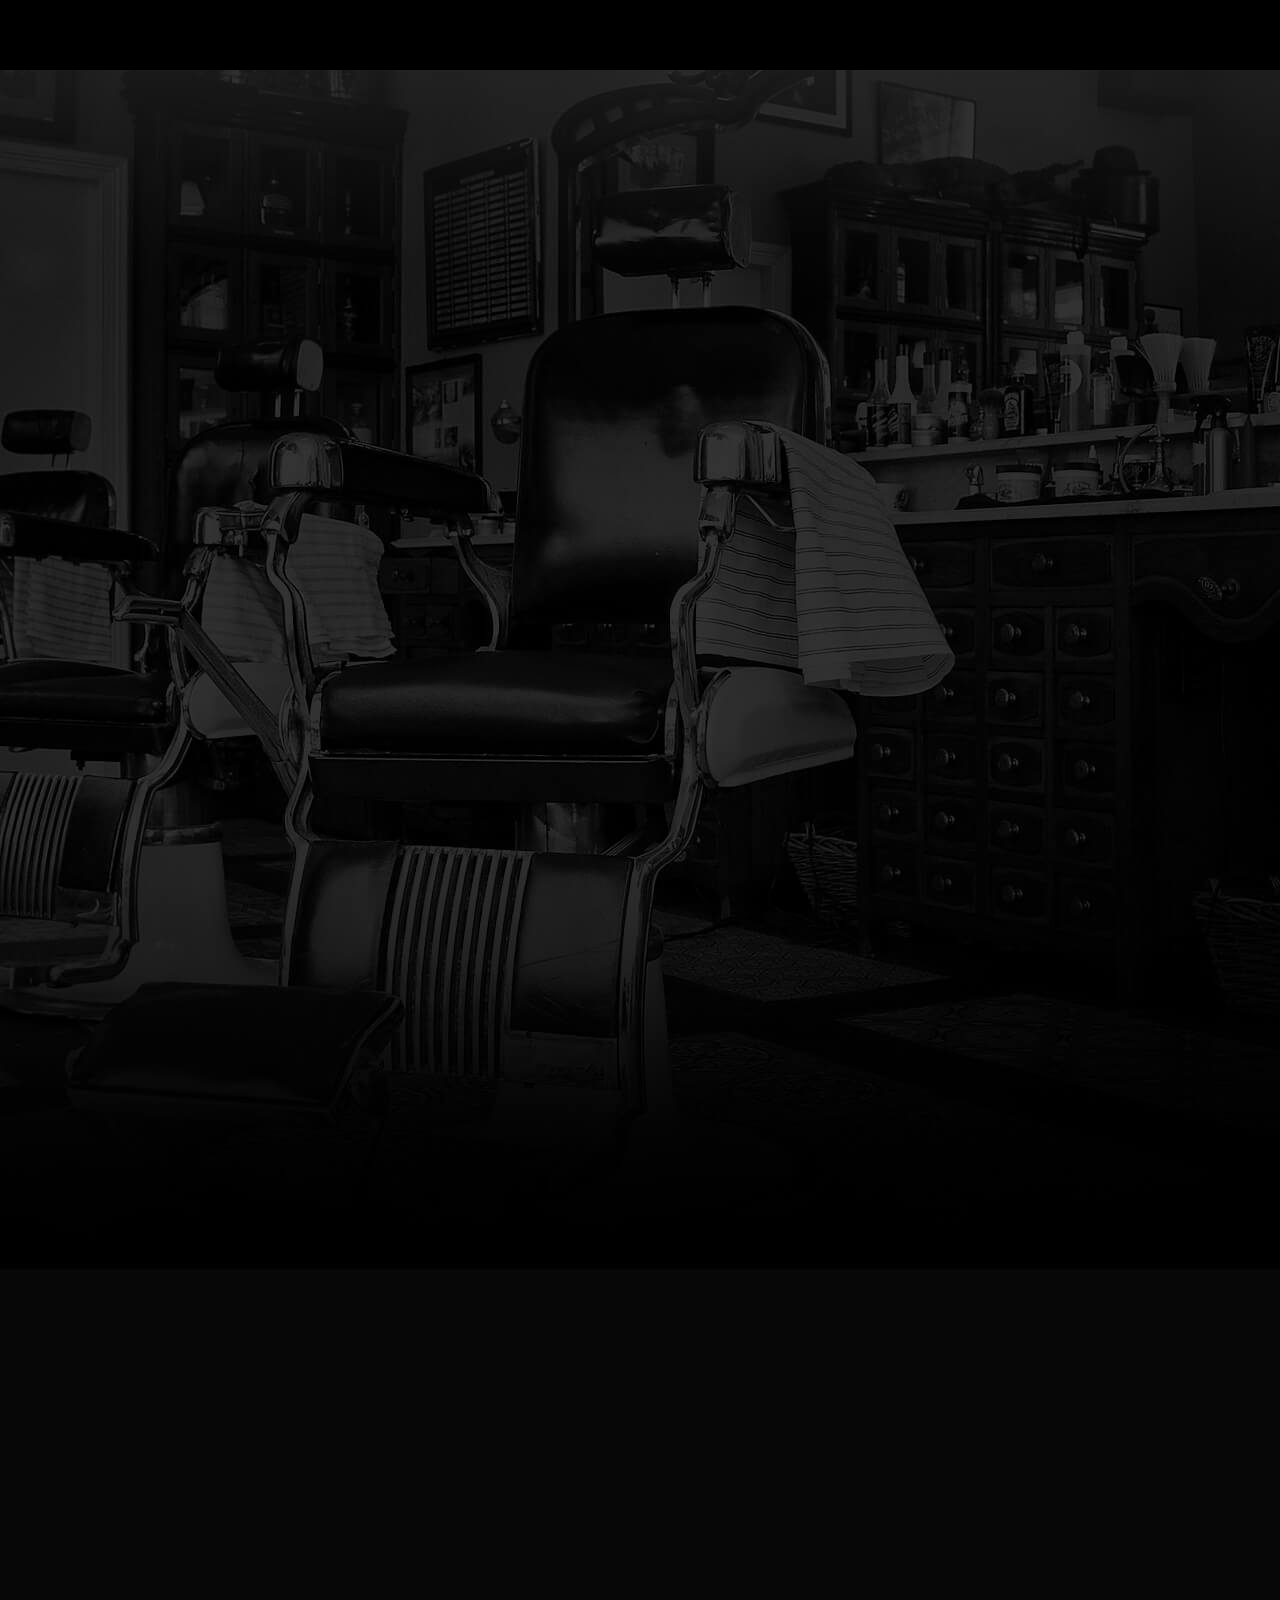
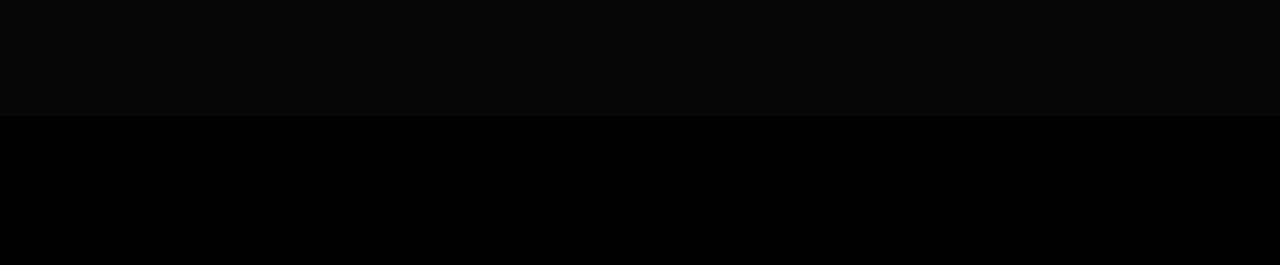
==== index.html @ d11ef286 "сетка" ====
<!DOCTYPE html>
<html lang="ru">
  <head>
    <meta charset="utf-8">
    <title>Барбершоп «Бородинский»</title>
    <link href="https://fonts.googleapis.com/css?family=PT+Sans+Narrow:400,700&amp;subset=latin,cyrillic" rel="stylesheet">
    <link href="css/normalize.css" rel="stylesheet">
    <link href="css/style.css" rel="stylesheet">
    
  </head>
  <body>
    <header class="main-header">
      <nav class="main-navigation">
        <a class="main-header-logo"></a>
        <div class="main-navigation-wrapper">
          <div class="container">
            <ul class="site-navigation"></ul>
            <ul class="user-navigation"></ul> 
          </div>
        </div> 
      </nav>
    </header>

    <main class="container">

      <section class="features">
        <ul class="features-list">
          <li class="features-item"></li>
          <li class="features-item"></li>
          <li class="features-item"></li>
        </ul>
      </section>

    <div class="index-columns">
      <section class="news"></section>
      <section class="gallery"></section>
    </div>

    <div class="index-columns">
      <section class="contacts"></section>
      <section class="appointment"></section> 
    </div>       
    </main> 

    <footer class="main-footer">
      <div class="container">
        <p class="footer-contacts"></p>
        <div class="footer-social"></div>
        <p class="footer-copyright"></p>
      </div>
    </footer>   


  </body>
</html>
---- css/style.css ----
body {
margin: 0;
padding: 0;

font-family: "PT Sans Narrow", Arial, sans-serif;
font-size: 14px;
line-height: 24px;
font-weight: 700;
color: #ffffff;
text-transform: uppercase;
background-color: #000000;
background-image: url("../img/bg.jpg");
background-position: top center;
background-repeat: no-repeat;

}

.inner-page {
  color: #000000;
  
  background-color: #f9f6f3;
  background-image: url("../img/news.jpg");
  background-position: 0 0;
  background-repeat: repeat;
}

a {
  text-decoration: none;
}

.button {
  font: inherit;
  text-align: center;
  color: #ffffff;
  vertical-align: middle;
  text-transform: uppercase;

  background-color: #000000;
  border: none;
}

.button:hover,
.button:focus,
.button:active  {
  background-color: #663d15;
}

.main-navigation  {
  font-size: 16px;
  line-height: 20px;
  color: #ffffff;

  background-color: #000000;
}

.site-navigation,
.user-navigation  {
  list-style: none;
}

.site-navigation a,
.user-navigation a  {
  color: #ffffff;
}

.site-navigation a:hover,
.site-navigation a:focus,
.user-navigation a:hover,
.user-navigation a:focus  {
  background-color: #242424;
}

.features-list  {
  list-style: none;
}

.features-item {
  text-align: center;
}

.features-item h3 {
  font-size: 30px;
  line-height: 42px;
}


.index-columns  {
  color: #000000;

  background-color: #f8f5f2;
  background-image: url("../img/news.jpg");
  background-position: 0 0;
  background-repeat: repeat;  
}

.index-columns h2 {
  font-size: 30px;
  line-height: 42px;
}

.news-list  {
  list-style: none;
}

.news-item time {
  text-transform: none;
}

.gallery-content {
  background-color: #cccccc;
  border: 7px solid #ffffff;
  /* height: 164px; */
}

.appointment-item input {
  font: inherit;

  background-color: transparent;
  border: 2px solid #000000;
}

.appointment-item input:focus {
  border-color: #663d15;
  outline: none;
}

.page-title {
  font-size: 30px;
  line-height: 42px;
}

.breadcrumbs  {
  list-style: none;
}

.breadcrumbs a  {
  color: #000000;
}

.breadcrumbs-current  {
  color: #aba9a7;
}

.filter fieldset  {
  border: none;
}

.filte legend {
  font-size: 24px;
  line-height: 30px;
}

.filter ul  {
  list-style: none;
  line-height: 18px;
}

.filter-input:hover + label,
.filter-input:focus +label {
  color: #663d15;
}

.filter-input:disabled + label {
  color: #000000;

  opacity: 0.5;
}

.catalog-list {
  list-style: none;
}

.catalog-item {
  background-color: #f8f8f8;
  
}

.catalog-item:hover {
  box-shadow: 0 0 10px rgba(0, 0, 0, 0.2);
}

.catalog-item a {
  color: #000000;
}

.catalog-item h3 {
  font-size: 14px;
  line-height: 18px;
}

.catalog-category {
  text-transform: none;
}

.catalog-item-price b {
  font-size: 14px;
  line-height: 20px;
  text-align: center;

  background-color: #e5e5e5;
}

.catalog-item-price .button {
  line-height: 20px;
  color: #ffffff;
}

.pagination-list  {
  list-style: none;
}

.pagination-item a {
  color: #ffffff;

  background-color: #000000;
}

.pagination-item a:hover,
.pagination-item a:focus,
.pagination-item a:active {
  background-color: #663d15
}

.pagination-item-current a {
  color: #000000;
  background-color: #ffffff;
}

.pagination-item-current a:hover,
.pagination-item-current a:focus,
.pagination-item-current a:active {
  color: #000000;
  background-color: #ffffff;
}

.breadcrumbs a:hover,
.breadcrumbs a:focus  {
  text-decoration: underline;
}

.product-photo-preview  {
  list-style: none;
}

.product-photo-preview li {
  box-shadow: 0 0 10px 2px rgba(0, 0, 0, 0.1);
}

.product-photo-full {
  box-shadow: 0 0 10px 2px rgba(0, 0, 0, 0.1);
}

.product-article {
  text-align: right;
  color: #aeaeae;
}

.product-prive b  {
  line-height: 20px;
  text-align: center;

  background-color: #e5e5e5;
}

.product-info h3 {
  font-size: 24px;
  line-height: 30px;
}

.product-info ul {
  list-style: none;
}

.main-footer {
  color: #ffffff;

  background-color: #212121;
  background-image: url("../img/background-footer.jpg");
  background-position: 0 0;
  background-repeat: repeat;
}

.footer-contacts a  {
  color: #ffffff;
  text-decoration: underline;
}

.footer-contacts a:hover,
.footer-contacts a:focus  {
  text-decoration: none;
}

.footer-social  {
  text-align: center;
}

.footer-social ul {
  list-style: none;
}

.social-button {
  color: #ffffff
}


.footer-copyright {
  text-align: center;
}

.footer-copyright .button:hover,
.footer-copyright .button:focus {
  color: #000000;

  background-color: #ffffff; 
}

.modal {
  color: #000000;

  background-color: #f8f3f0;
  background-image: url("../img/news.jpg");
  background-position: 0 0;
  background-repeat: repeat; 
}

.modal h2 {
  font-size: 30px;
  line-height: 42px;
}

.login-form input[type="text"],
.login-form input[type="password"] {
  font: inherit;
  color: #000000;
  text-transform: uppercase;

 background-color: #f9f6f3;
 border: 2px solid #000000;
}

.login-form input:focus {
  border-color: #663d15;
}

.login-checkbox:hover,
.login-checkbox:focus {
  color: #663d15
}

.restore {
  color: #000000;
  text-decoration: underline;
}

.restore:hover,
.restore:focus {
  text-decoration: none; 
}



/* ----- Сеточные стили ----- */

/*html,
body  {
  min-width: 1122px;
  min-height: 1750px;
}

body  {
   Верменно для сетки 
  background-image: url("../img/barbershop-index.jpg");
  background-size: 1372px auto;
  background-repeat: no-repeat;
}

*/

.container  {
  width: 940px;
  margin: 0 auto;
  padding: 0 10px;
}

.main-header  {
  margin-bottom: 75px;

  /* Временно для сетки */
  min-height: 285px;
}

.main-navigation  {
  display: flex;
  flex-direction: column;
  align-items: center;

  /* Временно для сетки */
  min-height: 285px;
  background-color: transparent;
}

.main-header-logo {
  order: 2;
  width: 368px;
  height: 153px;

  /* Временно для сетки */
  /* display: block; */
}

.main-navigation-wrapper  {
  width: 100%;
  margin-bottom: 60px;

  background-color: #000000;

  /* Временно для сетки */
  min-height: 70px;
}

.main-navigation-wrapper .container {
  display: flex;
  justify-content: space-between; 
}

.site-navigation  {
  width: 620px;
  margin: 0;
  padding: 0;

  list-style: none;

  /* Временно для сетки */
  min-height: 70px;
}

.user-navigation  {
  width: 140px;
  margin: 0;
  padding: 0;

  list-style: none;

  /* Временно для сетки */
  min-height: 70px;
}

.features {
  margin-bottom: 80px;
}

.features-list {
  display: flex;
  justify-content: space-between;
  margin: 0;
  padding: 0;

  list-style: none;

  /* Временно для сетки */
  min-height: 170px;
}


.features-item {
  width: 300px;
  /* Временно для сетки */
  min-height: 170px;
}

.index-columns  {
  display: flex;
  justify-content: space-between;
  padding: 50px 80px;
  margin-bottom: 35px;    

  /* Временно для сетки */
  background-image: none;
  background-color: transparent;
}

.news {
  width: 380px;
  /* Временно для сетки */
  min-height: 315px;
}

.gallery {
  width: 300px;
  /* Временно для сетки */
  min-height: 315px;
}

.contacts {
  width: 380px;
  /* Временно для сетки */
  min-height: 295px;
}

.appointment {
  width: 300px;
  /* Временно для сетки */
  min-height: 340px;
}

.main-footer  {
  padding: 60px 0;
  margin-top: 65px;

  /* Временно для сетки */
  background: none;
  min-height: 180px;

}

.main-footer .container {
  display: flex;
}

.footer-contacts  {
  width: 320px;
  margin: 0;
  margin-right: 80px;
  
  /* Временно для сетки */
  min-height: 100px;
}

.footer-social  {
  width: 145px;
  /* Временно для сетки */
  min-height: 100px;
}

.footer-copyright {
  width: 150px;
  margin: 0;
  margin-left: auto;

  /* Временно для сетки */
  min-height: 100px;
}
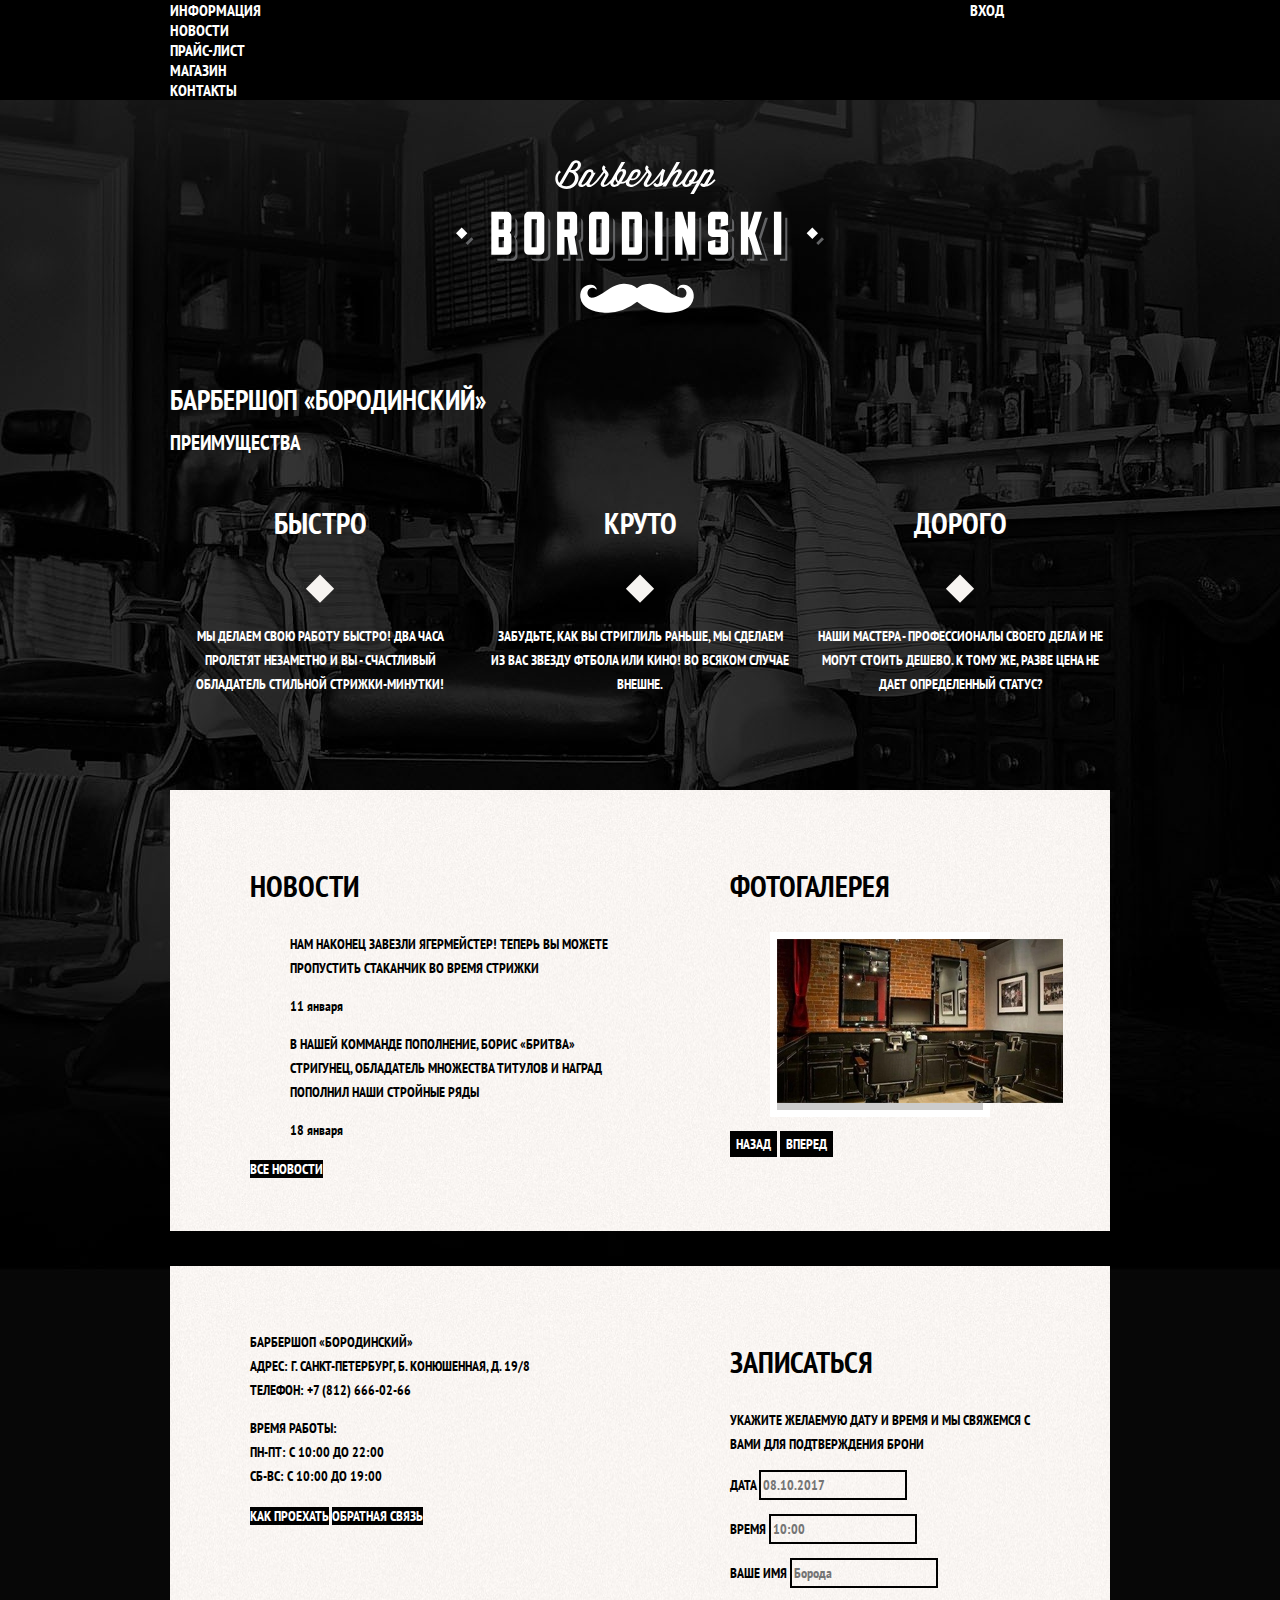
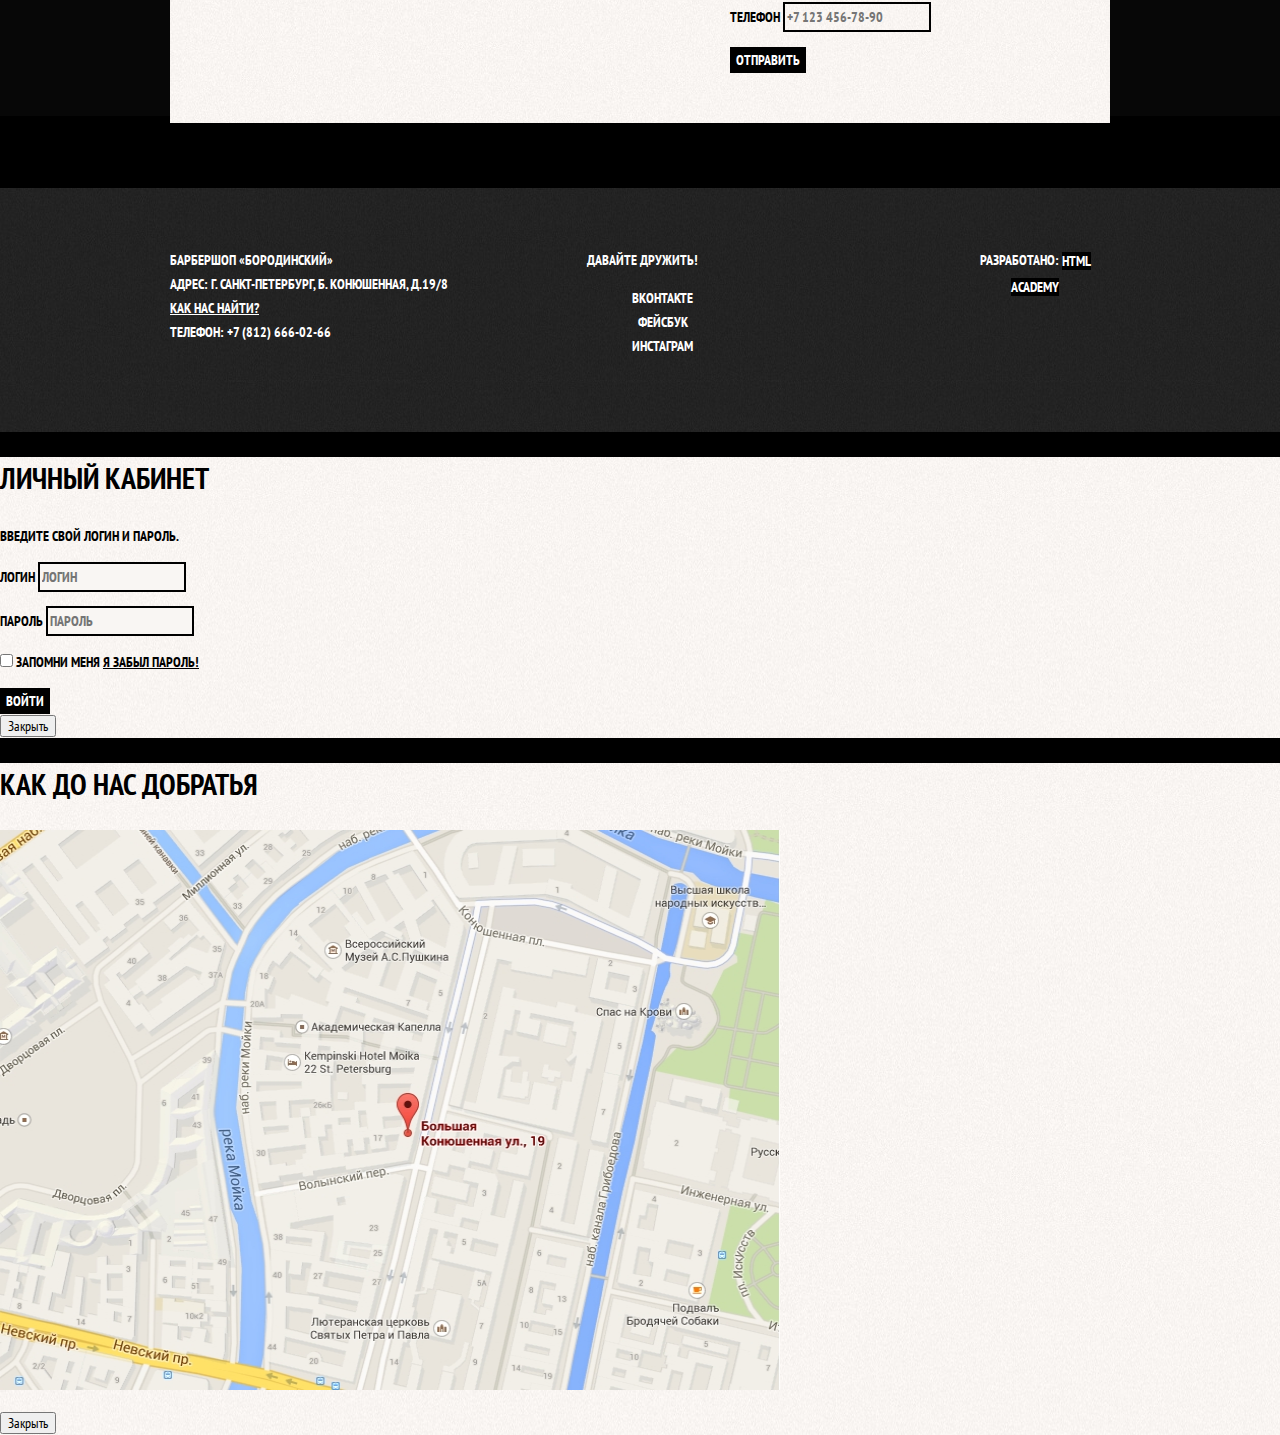
==== commit 6905c733: "сетка" ====
--- a/index.html
+++ b/index.html
@@ -11,45 +11,183 @@
   <body>
     <header class="main-header">
       <nav class="main-navigation">
-        <a class="main-header-logo"></a>
+         <a class="main-header-logo">
+          <img src="img/index-logo.svg" width="368" height="153" alt="Логотип Барбершопа «Бородинский»">
+        </a>
         <div class="main-navigation-wrapper">
-          <div class="container">
-            <ul class="site-navigation"></ul>
-            <ul class="user-navigation"></ul> 
-          </div>
-        </div> 
+            <div class="container">
+        <ul class="site-navigation">
+          <li><a href="info.html">Информация</a></li>
+          <li><a href="news.html">Новости</a></li>
+          <li><a href="price.html">Прайс-лист</a></li>
+          <li><a href="catalog.html">Магазин</a></li>
+          <li><a href="contacts.html">Контакты</a></li>
+        </ul>
+        <ul class="user-navigation">
+          <li class="login-link">
+            <a class="login-link" href="login.html">Вход</a>
+          </li>
+        </ul>
+      </div>
+    </div>   
+
       </nav>
     </header>
-
     <main class="container">
 
+      <h1 class="visually-hidden">Барбершоп «Бородинский»</h1>
       <section class="features">
+        <h2 class="visually-hidden">Преимущества</h2>
         <ul class="features-list">
-          <li class="features-item"></li>
-          <li class="features-item"></li>
-          <li class="features-item"></li>
+          <li class="features-item">
+            <h3>Быстро</h3>
+            <img src="img/shape_1.svg" width="30" height="29">
+            <p>Мы делаем свою работу быстро! два часа пролетят незаметно и вы - счастливый обладатель стильной стрижки-минутки!</p>
+
+          </li>
+          <li class="features-item">
+            <h3>Круто</h3>
+            <img src="img/shape_1.svg" width="30" height="29">
+            <p>Забудьте, как вы стриглиль раньше, мы сделаем из вас звезду фтбола или кино! Во всяком случае внешне.</p>
+
+          </li>
+          <li class="features-item">
+              <h3>Дорого</h3>
+              <img src="img/shape_1.svg" width="30" height="29">
+              <p>Наши мастера - профессионалы своего дела и не могут стоить дешево. К тому же, разве цена не дает определенный статус?</p>
+  
+          </li>
+
         </ul>
+
       </section>
 
     <div class="index-columns">
-      <section class="news"></section>
-      <section class="gallery"></section>
+      <section class="news">
+        <h2>Новости</h2>
+        <ul class="news-list">
+          <li class="news-item">
+            <p>Нам наконец завезли Ягермейстер! Теперь вы можете пропустить стаканчик во время стрижки</p>
+            <time datetime="2016-01-11">11 января</time>
+          </li>
+          <li class="news-item">
+            <p>В нашей комманде пополнение, Борис «Бритва» стригунец, обладатель множества титулов и наград пополнил наши стройные ряды</p>
+            <time datetime="2016-01-18">18 января</time>
+          </li>
+        </ul>
+        <a class="button" href="news.html">Все новости</a>
+      </section>
+      <section class="gallery">
+        <h2>Фотогалерея</h2>
+        <figure class="gallery-content">
+          <a href="#"><img src="img/studio.jpg" width="286" height="164" alt="Интерьер"></a>
+        </figure>
+        <button class="button gallery-button gallery-button-back">Назад</button>
+        <button class="button gallery-button gallery-button-next">Вперед</button>
+      </section>
     </div>
 
     <div class="index-columns">
-      <section class="contacts"></section>
-      <section class="appointment"></section> 
+      <section class="contacts">
+        <p>
+            Барбершоп «Бородинский» <br>
+            Адрес: г. Санкт-Петербург, Б. Конюшенная, д. 19/8<br>
+            Телефон: +7 (812) 666-02-66
+        </p>
+        <p>
+            Время работы:<br>
+            пн-пт: с 10:00 до 22:00<br>
+            сб-вс: с 10:00 до 19:00 
+        </p>
+        <a class="button contacts-button" href="map.html">Как проехать</a>
+        <a class="button contacts-button" href="contacts.html">Обратная связь</a>
+      </section>
+    
+      <section class="appointment">
+        <h2>Записаться</h2>
+        <p class="appointment-info">Укажите желаемую дату и время и мы свяжемся с вами для подтверждения брони</p>
+        <form class="appointment-form" action="https://echo.htmlacademy.ru" method="post">
+          <p class="appointment-item">
+          <label for="appointment-date">Дата</label>
+          <input id="appointment-date" type="text" name="date" value="" placeholder="08.10.2017">
+        </p>
+        <p class="appointment-item">
+          <label for="appointment-time">Время</label>
+          <input id="appointment-time" type="text" name="time" value="" placeholder="10:00">
+        </p> 
+          <p class="appointment-item">
+           <label for="appointment-name">Ваше имя</label>
+          <input id="appointment-name" type="text" name="name" value="" placeholder="Борода">
+        </p> 
+          <p class="appointment-item">
+           <label for="appointment-phone">Телефон</label>
+          <input id="appointment-phone" type="text" name="phone" value="" placeholder="+7 123 456-78-90">
+        </p>   
+        <button class="button" type="submit">Отправить</button>
+        </form>
+
+      </section> 
     </div>       
     </main> 
 
     <footer class="main-footer">
-      <div class="container">
-        <p class="footer-contacts"></p>
-        <div class="footer-social"></div>
-        <p class="footer-copyright"></p>
+        <div class="container">
+      <p class="footer-contacts">
+          Барбершоп «Бородинский»<br>
+          Адрес: г. Санкт-Петербург, Б. Конюшенная, д.19/8<br>
+          <a href="map.html">Как нас найти?</a><br>
+          Телефон: +7 (812) 666-02-66
+
+      </p>
+      <div class="footer-social">
+        <b>Давайте дружить!</b>
+        <ul>
+          <li><a class="social-button" href="#">Вконтакте</a></li>
+          <li><a class="social-button" href="#">Фейсбук</a></li>
+          <li><a class="social-button" href="#">Инстаграм</a></li>
+      </ul>
       </div>
+      <p class="footer-copyright">
+        <b>Разработано:</b>
+        <a class="button" href="https://htmlacademy.ru">HTML Academy</a>
+      </p>
+    </div>
     </footer>   
+    
+    <section class="modal modal-form">
+      <h2>Личный кабинет</h2>
+      <p>Введите свой логин и пароль.</p>
+      <form class="login-form" action="https://echo.htmlacademy.ru" method="post">
+        <p>
+          <label class="visually-hidden" for="user-login">Логин</label>
+          <input  class="login-icon-user" id="user-login" type="text" name="login" placeholder="Логин">
+        </p>
+        <p>  
+          <label class="visually-hidden" for="user-password">Пароль</label>
+          <input  class="login-icon-password" id="user-password" type="password" name="password" placeholder="Пароль">
+        </p>
+        <p class="login-password-info">
+         <label class="login-checkbox">
+            <input type="checkbox" name="remember" class="visually-hidden">
+            <span class="checkbox-indicator"></span>
+            Запомни меня
+         </label>
+          <a class="restore" href="#">Я забыл пароль!</a>  
 
+        </p>
+        <button class="button" type="submit">Войти</button>
+               
+      </form>
+      
+      <button class="modal-close" type="button">Закрыть</button>
+    </section>
+    <section class="modal modal-map">
+      <h2 class="visually-hidden">Как до нас добратья</h2>
+      <p>
+        <img src="img/map.jpg" width="780" height="560" alt="Офис компании по адресу ул. Большая Крнюшенная 19/8, Санкт-Петербург">
+      </p>
+      <button class="modal-close" type="button">Закрыть</button>
+    </section>
 
   </body>
 </html>  
--- a/css/style.css
+++ b/css/style.css
@@ -358,185 +358,171 @@
 }
 
 
-
 /* ----- Сеточные стили ----- */
 
-/*html,
-body  {
-  min-width: 1122px;
-  min-height: 1750px;
-}
-
-body  {
-   Верменно для сетки 
-  background-image: url("../img/barbershop-index.jpg");
-  background-size: 1372px auto;
-  background-repeat: no-repeat;
-}
-
-*/
-
-.container  {
+
+
+
+/* ----- Сеточные стили ----- */
+
+
+.container {
   width: 940px;
   margin: 0 auto;
   padding: 0 10px;
-}
-
-.main-header  {
+  }
+  
+  .main-header {
   margin-bottom: 75px;
-
+  
   /* Временно для сетки */
   min-height: 285px;
-}
-
-.main-navigation  {
+  }
+  
+  .main-navigation {
   display: flex;
   flex-direction: column;
   align-items: center;
-
+  
   /* Временно для сетки */
   min-height: 285px;
   background-color: transparent;
-}
-
-.main-header-logo {
+  }
+  
+  .main-header-logo {
   order: 2;
   width: 368px;
   height: 153px;
-
+  
   /* Временно для сетки */
   /* display: block; */
-}
-
-.main-navigation-wrapper  {
+  }
+  
+  .main-navigation-wrapper {
   width: 100%;
   margin-bottom: 60px;
-
+  
   background-color: #000000;
-
+  
   /* Временно для сетки */
   min-height: 70px;
-}
-
-.main-navigation-wrapper .container {
+  }
+  
+  .main-navigation-wrapper .container {
   display: flex;
-  justify-content: space-between; 
-}
-
-.site-navigation  {
+  justify-content: space-between;
+  }
+  
+  .site-navigation {
   width: 620px;
   margin: 0;
   padding: 0;
-
-  list-style: none;
-
+  
+  list-style: none;
+  
   /* Временно для сетки */
   min-height: 70px;
-}
-
-.user-navigation  {
+  }
+  
+  .user-navigation {
   width: 140px;
   margin: 0;
   padding: 0;
-
-  list-style: none;
-
+  
+  list-style: none;
+  
   /* Временно для сетки */
   min-height: 70px;
-}
-
-.features {
+  }
+  
+  .features {
   margin-bottom: 80px;
-}
-
-.features-list {
+  }
+  
+  .features-list {
   display: flex;
   justify-content: space-between;
   margin: 0;
   padding: 0;
-
-  list-style: none;
-
+  
+  list-style: none;
+  
   /* Временно для сетки */
   min-height: 170px;
-}
-
-
-.features-item {
+  }
+  
+  
+  .features-item {
   width: 300px;
   /* Временно для сетки */
   min-height: 170px;
-}
-
-.index-columns  {
+  }
+  
+  .index-columns {
   display: flex;
   justify-content: space-between;
   padding: 50px 80px;
-  margin-bottom: 35px;    
-
-  /* Временно для сетки */
-  background-image: none;
-  background-color: transparent;
-}
-
-.news {
+  margin-bottom: 35px;
+  
+  }
+  
+  .news {
   width: 380px;
   /* Временно для сетки */
   min-height: 315px;
-}
-
-.gallery {
+  }
+  
+  .gallery {
   width: 300px;
   /* Временно для сетки */
   min-height: 315px;
-}
-
-.contacts {
+  }
+  
+  .contacts {
   width: 380px;
   /* Временно для сетки */
   min-height: 295px;
-}
-
-.appointment {
+  }
+  
+  .appointment {
   width: 300px;
   /* Временно для сетки */
   min-height: 340px;
-}
-
-.main-footer  {
+  }
+  
+  .main-footer {
   padding: 60px 0;
   margin-top: 65px;
-
-  /* Временно для сетки */
-  background: none;
-  min-height: 180px;
-
-}
-
-.main-footer .container {
+  
+  
+  
+  }
+  
+  .main-footer .container {
   display: flex;
-}
-
-.footer-contacts  {
+  }
+  
+  .footer-contacts {
   width: 320px;
   margin: 0;
   margin-right: 80px;
-  
   /* Временно для сетки */
   min-height: 100px;
-}
-
-.footer-social  {
+  }
+  
+  .footer-social {
   width: 145px;
   /* Временно для сетки */
   min-height: 100px;
-}
-
-.footer-copyright {
+  }
+  
+  .footer-copyright {
   width: 150px;
   margin: 0;
   margin-left: auto;
-
+  
   /* Временно для сетки */
   min-height: 100px;
-}+  }
+  
+  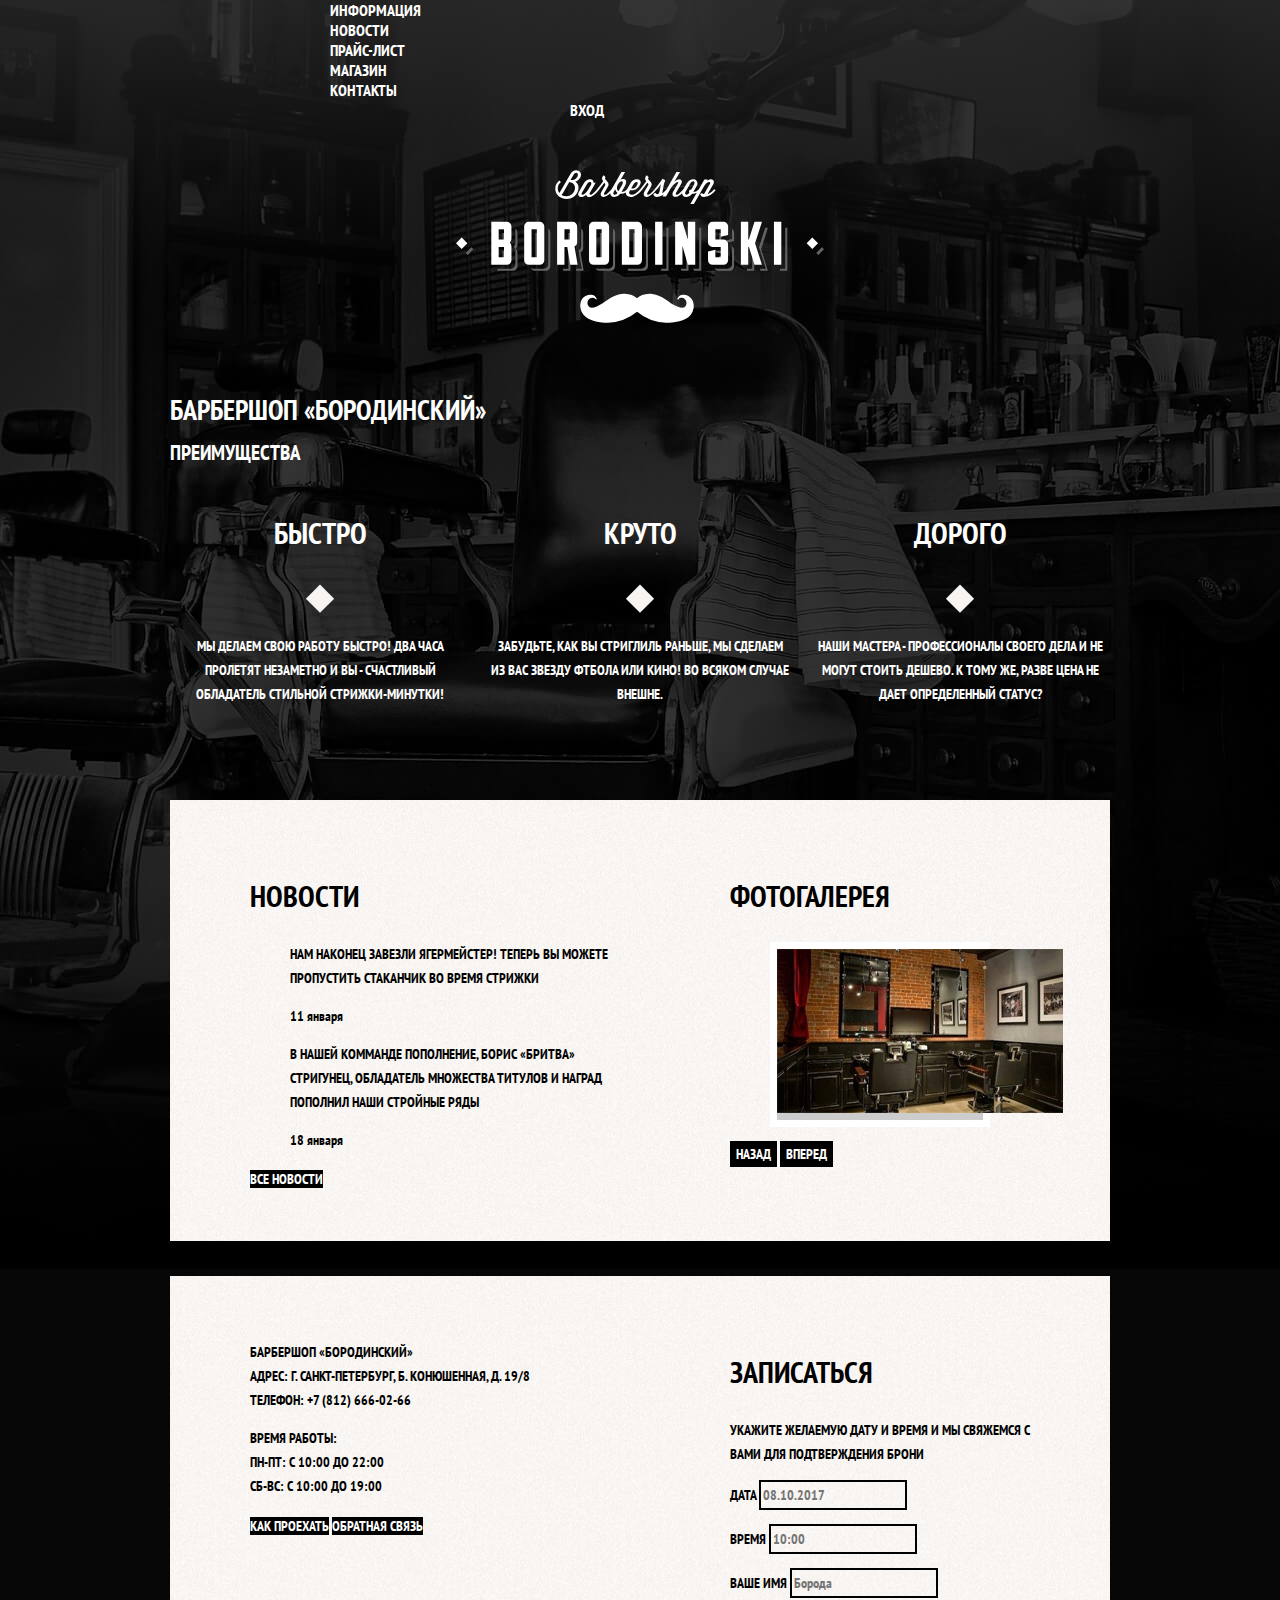
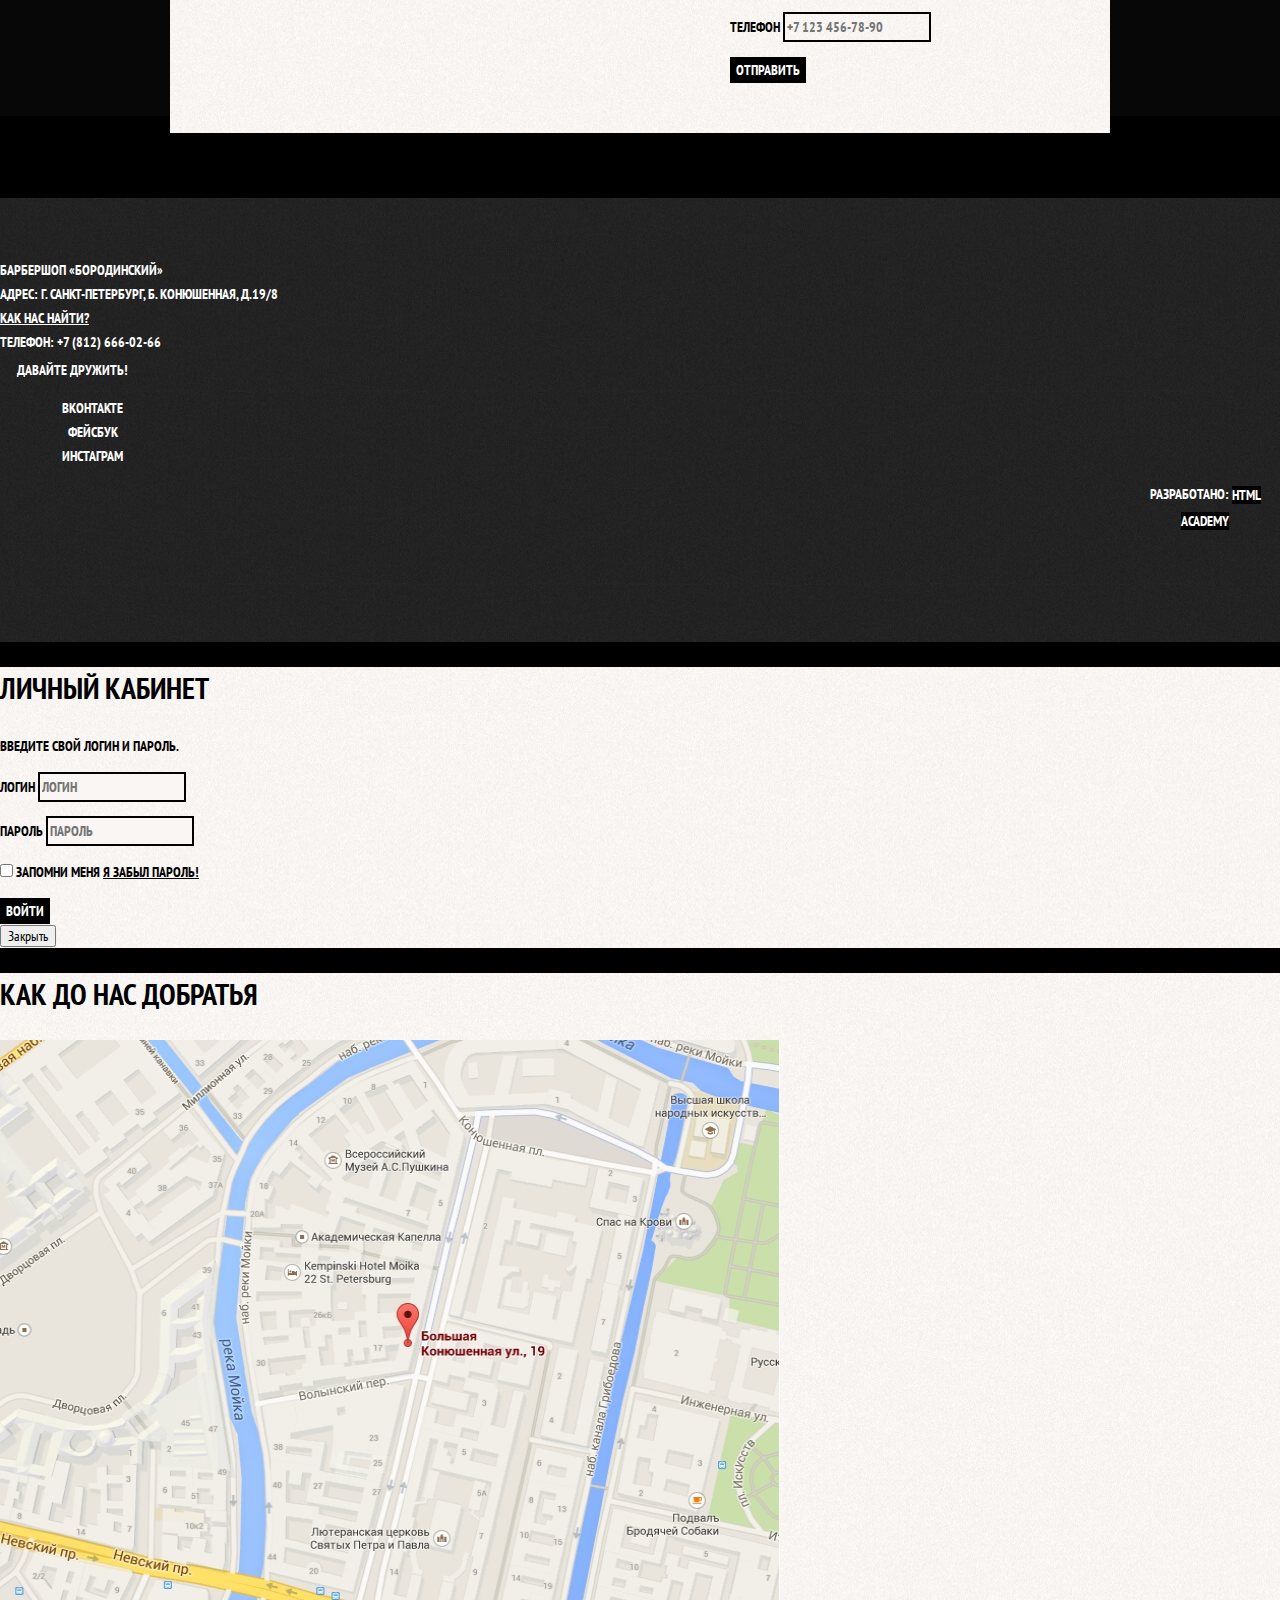
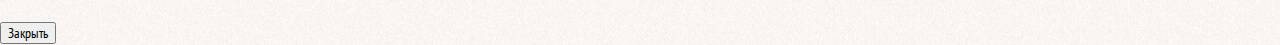
==== commit d1d73f21: "Revert "сетка"" ====
--- a/index.html
+++ b/index.html
@@ -14,8 +14,6 @@
          <a class="main-header-logo">
           <img src="img/index-logo.svg" width="368" height="153" alt="Логотип Барбершопа «Бородинский»">
         </a>
-        <div class="main-navigation-wrapper">
-            <div class="container">
         <ul class="site-navigation">
           <li><a href="info.html">Информация</a></li>
           <li><a href="news.html">Новости</a></li>
@@ -27,9 +25,7 @@
           <li class="login-link">
             <a class="login-link" href="login.html">Вход</a>
           </li>
-        </ul>
-      </div>
-    </div>   
+        </ul> 
 
       </nav>
     </header>
@@ -61,7 +57,6 @@
         </ul>
 
       </section>
-
     <div class="index-columns">
       <section class="news">
         <h2>Новости</h2>
@@ -79,14 +74,15 @@
       </section>
       <section class="gallery">
         <h2>Фотогалерея</h2>
+
         <figure class="gallery-content">
           <a href="#"><img src="img/studio.jpg" width="286" height="164" alt="Интерьер"></a>
         </figure>
+       
         <button class="button gallery-button gallery-button-back">Назад</button>
         <button class="button gallery-button gallery-button-next">Вперед</button>
       </section>
     </div>
-
     <div class="index-columns">
       <section class="contacts">
         <p>
@@ -129,9 +125,9 @@
       </section> 
     </div>       
     </main> 
-
+    
+    
     <footer class="main-footer">
-        <div class="container">
       <p class="footer-contacts">
           Барбершоп «Бородинский»<br>
           Адрес: г. Санкт-Петербург, Б. Конюшенная, д.19/8<br>
@@ -151,9 +147,7 @@
         <b>Разработано:</b>
         <a class="button" href="https://htmlacademy.ru">HTML Academy</a>
       </p>
-    </div>
     </footer>   
-    
     <section class="modal modal-form">
       <h2>Личный кабинет</h2>
       <p>Введите свой логин и пароль.</p>
--- a/css/style.css
+++ b/css/style.css
@@ -378,6 +378,20 @@
   /* Временно для сетки */
   min-height: 285px;
   }
+
+  .inner-page .main-header  {
+    margin-bottom: 50px;
+    background-color: #000000;
+    /* Временно для сетки */
+    min-height: 70px;
+    /* background-color: transparent; */
+  }
+
+  .inner-page .main-navigation {
+
+    /* Временно для сетки */
+    min-height: 70px;
+  }
   
   .main-navigation {
   display: flex;
@@ -388,6 +402,11 @@
   min-height: 285px;
   background-color: transparent;
   }
+
+  .inner-page .main-navigation  {
+    align-items: flex-start;
+    flex-direction: row;
+  }
   
   .main-header-logo {
   order: 2;
@@ -397,6 +416,14 @@
   /* Временно для сетки */
   /* display: block; */
   }
+
+  .inner-page .main-header-logo {
+    order: 0;
+
+    width: 111px;
+    height: 24px;
+    padding: 23px 20px;
+  }
   
   .main-navigation-wrapper {
   width: 100%;
@@ -433,6 +460,10 @@
   
   /* Временно для сетки */
   min-height: 70px;
+  }
+
+  .inner-page .user-navigation  {
+    margin-left: auto;
   }
   
   .features {
@@ -489,13 +520,87 @@
   /* Временно для сетки */
   min-height: 340px;
   }
-  
+
+  .page-title {
+    margin: 0;
+    margin-bottom: 15px;
+    padding: 0;
+
+    /* Временно для сетки */
+    min-height: 42px;
+  }
+
+  .breadcrumbs  {
+    padding: 0;
+    margin: 0;
+    margin-bottom: 50px;
+
+    /* Временно для сетки */
+    min-height: 24px;
+  }
+
+  .catalog-columns  {
+    display: flex;
+    justify-content: space-between;
+  }
+
+  .filters  {
+    width: 180px;
+
+    /* Временно для сетки */
+    min-height: 687px;
+  }
+
+
+  .catalog  {
+    width: 700px;
+
+    /* Временно для сетки */
+    min-height: 687px;
+  }
+  
+  .catalog-list {
+    display: flex;
+    flex-wrap: wrap;
+    padding: 0;
+    margin: 0;
+    margin-bottom: 25px;  
+
+    list-style: none;
+  }
+
+  .catolog-item {
+    width: 220px;
+    margin-bottom: 20px;
+    margin-right: 20px;
+    
+    /* Временно для сетки */
+    min-height: 285px;
+    background-color: transparent;
+    box-shadow: inset 0 0 0 2px purple;
+  }
+  
+.catalog-item:nth-child(3n) {
+  margin-right: 0;
+}
+
+.pagination-list  {
+  padding: 0;
+  margin: 0;
+
+  list-style: none;
+  /* Временно для сетки */
+  min-height: 47px; 
+
+}
+
   .main-footer {
   padding: 60px 0;
   margin-top: 65px;
-  
-  
-  
+  }
+
+  .inner-page .main-footer {
+    margin-top: 45px;
   }
   
   .main-footer .container {
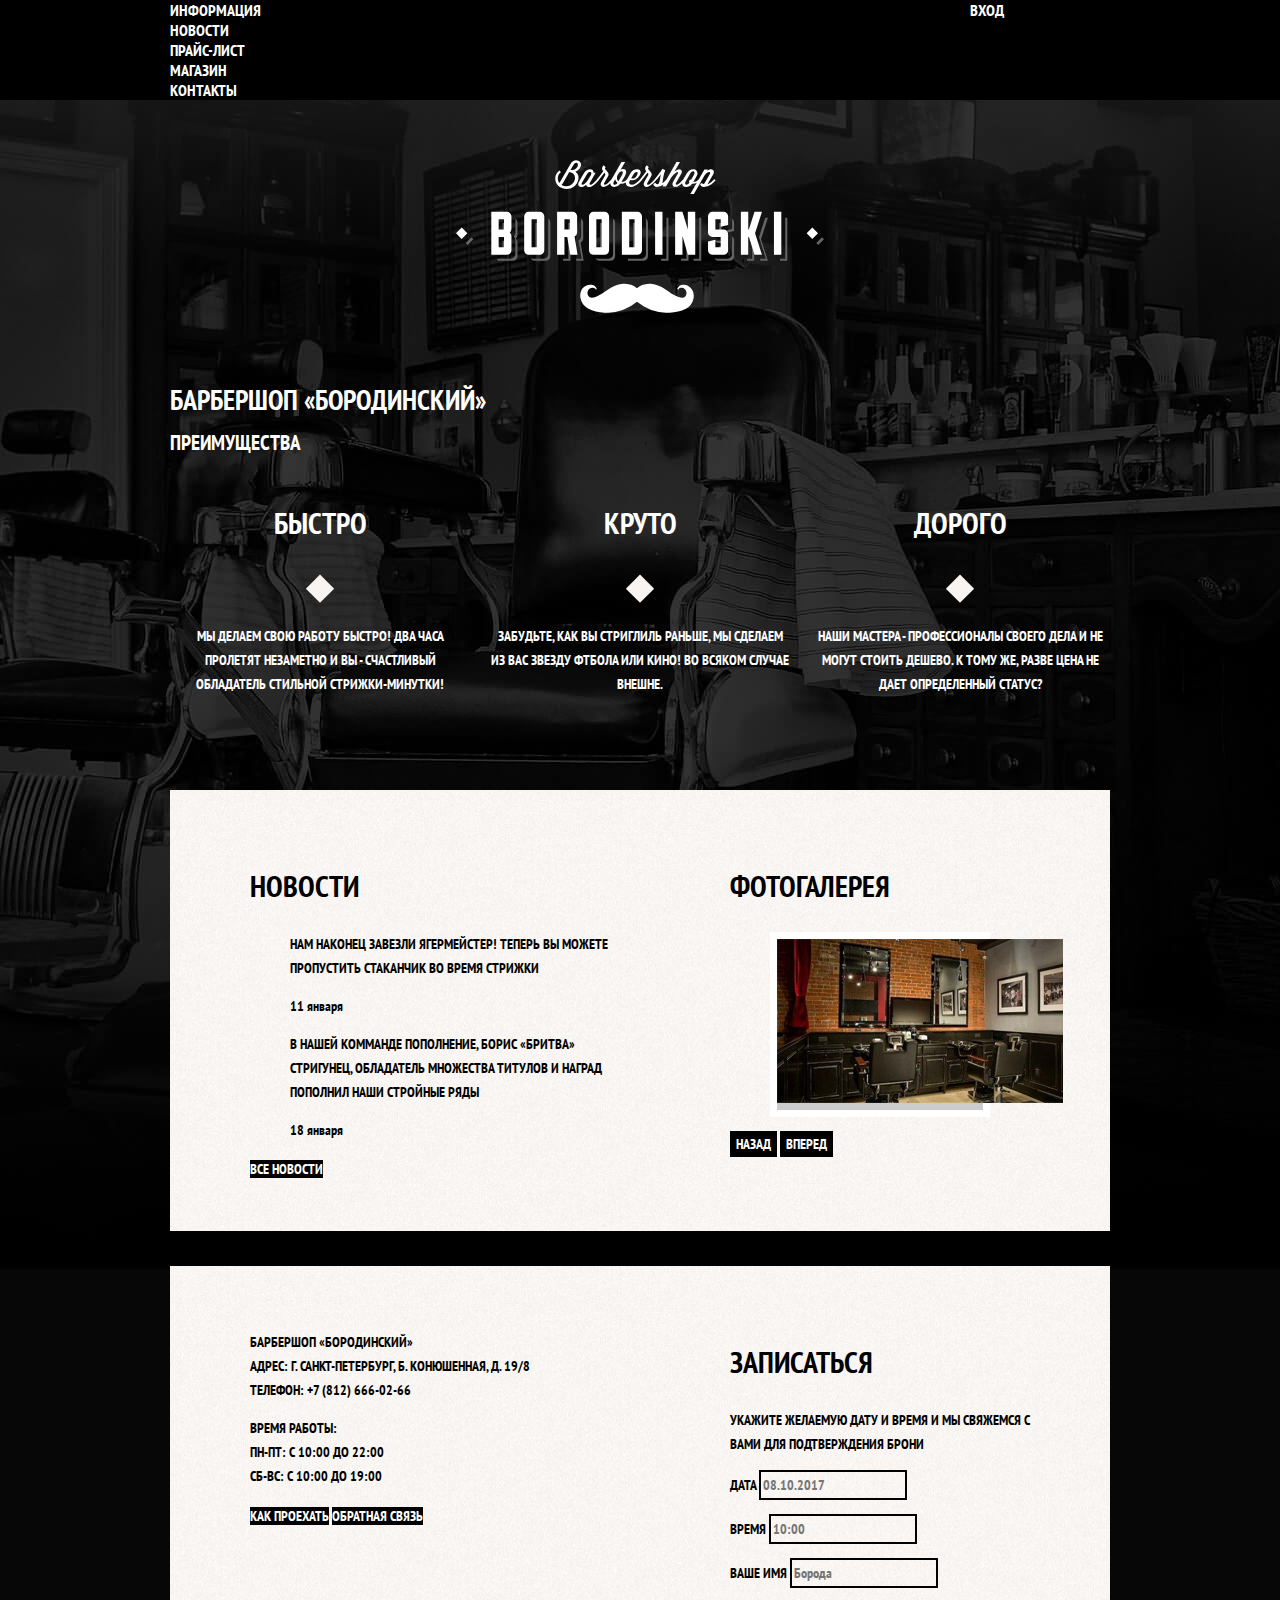
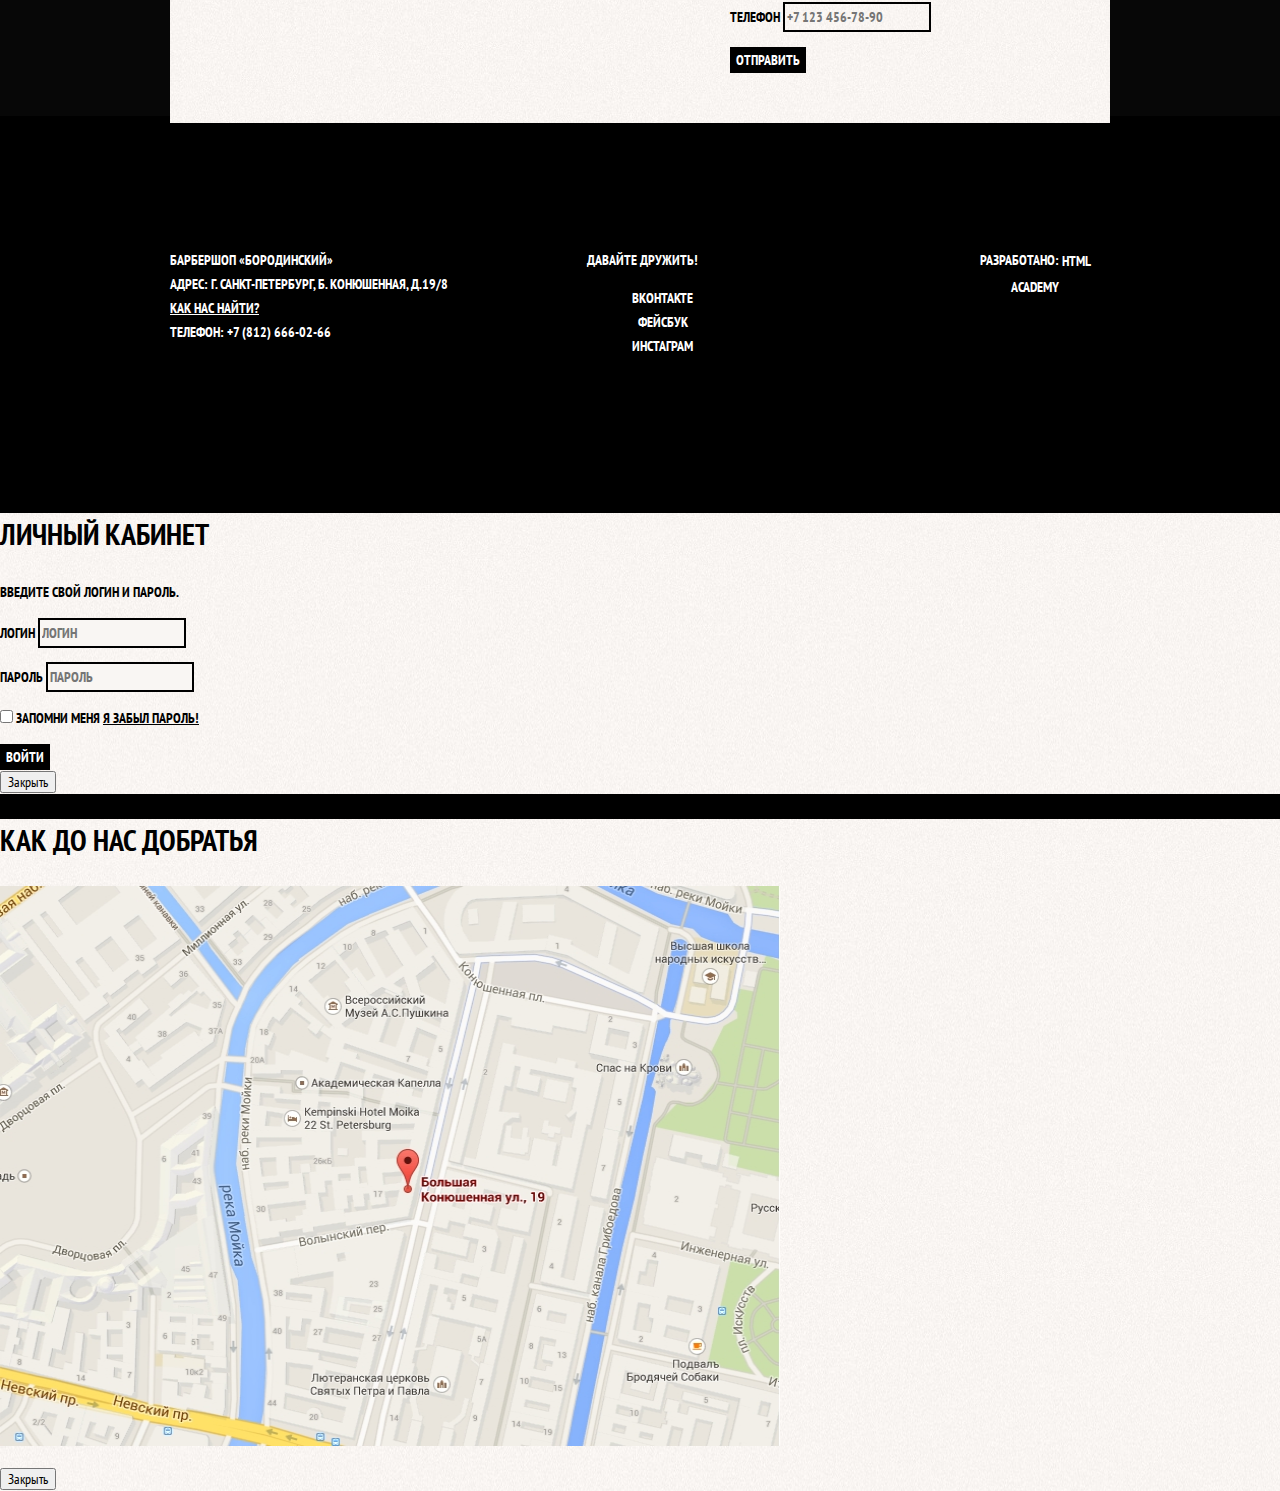
==== commit 5d1f94b1: "fixed" ====
--- a/index.html
+++ b/index.html
@@ -14,6 +14,8 @@
          <a class="main-header-logo">
           <img src="img/index-logo.svg" width="368" height="153" alt="Логотип Барбершопа «Бородинский»">
         </a>
+      <div class="main-navigation-wrapper">
+      <div class="container">  
         <ul class="site-navigation">
           <li><a href="info.html">Информация</a></li>
           <li><a href="news.html">Новости</a></li>
@@ -26,7 +28,8 @@
             <a class="login-link" href="login.html">Вход</a>
           </li>
         </ul> 
-
+      </div>
+      </div>
       </nav>
     </header>
     <main class="container">
@@ -57,6 +60,7 @@
         </ul>
 
       </section>
+    
     <div class="index-columns">
       <section class="news">
         <h2>Новости</h2>
@@ -83,6 +87,7 @@
         <button class="button gallery-button gallery-button-next">Вперед</button>
       </section>
     </div>
+
     <div class="index-columns">
       <section class="contacts">
         <p>
@@ -128,6 +133,7 @@
     
     
     <footer class="main-footer">
+    <div class="container"> 
       <p class="footer-contacts">
           Барбершоп «Бородинский»<br>
           Адрес: г. Санкт-Петербург, Б. Конюшенная, д.19/8<br>
@@ -147,7 +153,8 @@
         <b>Разработано:</b>
         <a class="button" href="https://htmlacademy.ru">HTML Academy</a>
       </p>
-    </footer>   
+    </footer> 
+    </div>  
     <section class="modal modal-form">
       <h2>Личный кабинет</h2>
       <p>Введите свой логин и пароль.</p>
--- a/css/style.css
+++ b/css/style.css
@@ -357,15 +357,6 @@
   text-decoration: none; 
 }
 
-
-/* ----- Сеточные стили ----- */
-
-
-
-
-/* ----- Сеточные стили ----- */
-
-
 .container {
   width: 940px;
   margin: 0 auto;
@@ -378,20 +369,6 @@
   /* Временно для сетки */
   min-height: 285px;
   }
-
-  .inner-page .main-header  {
-    margin-bottom: 50px;
-    background-color: #000000;
-    /* Временно для сетки */
-    min-height: 70px;
-    /* background-color: transparent; */
-  }
-
-  .inner-page .main-navigation {
-
-    /* Временно для сетки */
-    min-height: 70px;
-  }
   
   .main-navigation {
   display: flex;
@@ -402,11 +379,6 @@
   min-height: 285px;
   background-color: transparent;
   }
-
-  .inner-page .main-navigation  {
-    align-items: flex-start;
-    flex-direction: row;
-  }
   
   .main-header-logo {
   order: 2;
@@ -416,14 +388,6 @@
   /* Временно для сетки */
   /* display: block; */
   }
-
-  .inner-page .main-header-logo {
-    order: 0;
-
-    width: 111px;
-    height: 24px;
-    padding: 23px 20px;
-  }
   
   .main-navigation-wrapper {
   width: 100%;
@@ -460,10 +424,6 @@
   
   /* Временно для сетки */
   min-height: 70px;
-  }
-
-  .inner-page .user-navigation  {
-    margin-left: auto;
   }
   
   .features {
@@ -495,6 +455,9 @@
   padding: 50px 80px;
   margin-bottom: 35px;
   
+  /* Временно для сетки */
+  /* background-image: none;
+  background-color: transparent; */
   }
   
   .news {
@@ -520,87 +483,15 @@
   /* Временно для сетки */
   min-height: 340px;
   }
-
-  .page-title {
-    margin: 0;
-    margin-bottom: 15px;
-    padding: 0;
-
-    /* Временно для сетки */
-    min-height: 42px;
-  }
-
-  .breadcrumbs  {
-    padding: 0;
-    margin: 0;
-    margin-bottom: 50px;
-
-    /* Временно для сетки */
-    min-height: 24px;
-  }
-
-  .catalog-columns  {
-    display: flex;
-    justify-content: space-between;
-  }
-
-  .filters  {
-    width: 180px;
-
-    /* Временно для сетки */
-    min-height: 687px;
-  }
-
-
-  .catalog  {
-    width: 700px;
-
-    /* Временно для сетки */
-    min-height: 687px;
-  }
-  
-  .catalog-list {
-    display: flex;
-    flex-wrap: wrap;
-    padding: 0;
-    margin: 0;
-    margin-bottom: 25px;  
-
-    list-style: none;
-  }
-
-  .catolog-item {
-    width: 220px;
-    margin-bottom: 20px;
-    margin-right: 20px;
-    
-    /* Временно для сетки */
-    min-height: 285px;
-    background-color: transparent;
-    box-shadow: inset 0 0 0 2px purple;
-  }
-  
-.catalog-item:nth-child(3n) {
-  margin-right: 0;
-}
-
-.pagination-list  {
-  padding: 0;
-  margin: 0;
-
-  list-style: none;
-  /* Временно для сетки */
-  min-height: 47px; 
-
-}
-
+  
   .main-footer {
   padding: 60px 0;
   margin-top: 65px;
-  }
-
-  .inner-page .main-footer {
-    margin-top: 45px;
+  
+  /* Временно для сетки */
+  background: none;
+  min-height: 180px;
+  
   }
   
   .main-footer .container {
@@ -629,5 +520,4 @@
   /* Временно для сетки */
   min-height: 100px;
   }
-  
-  +
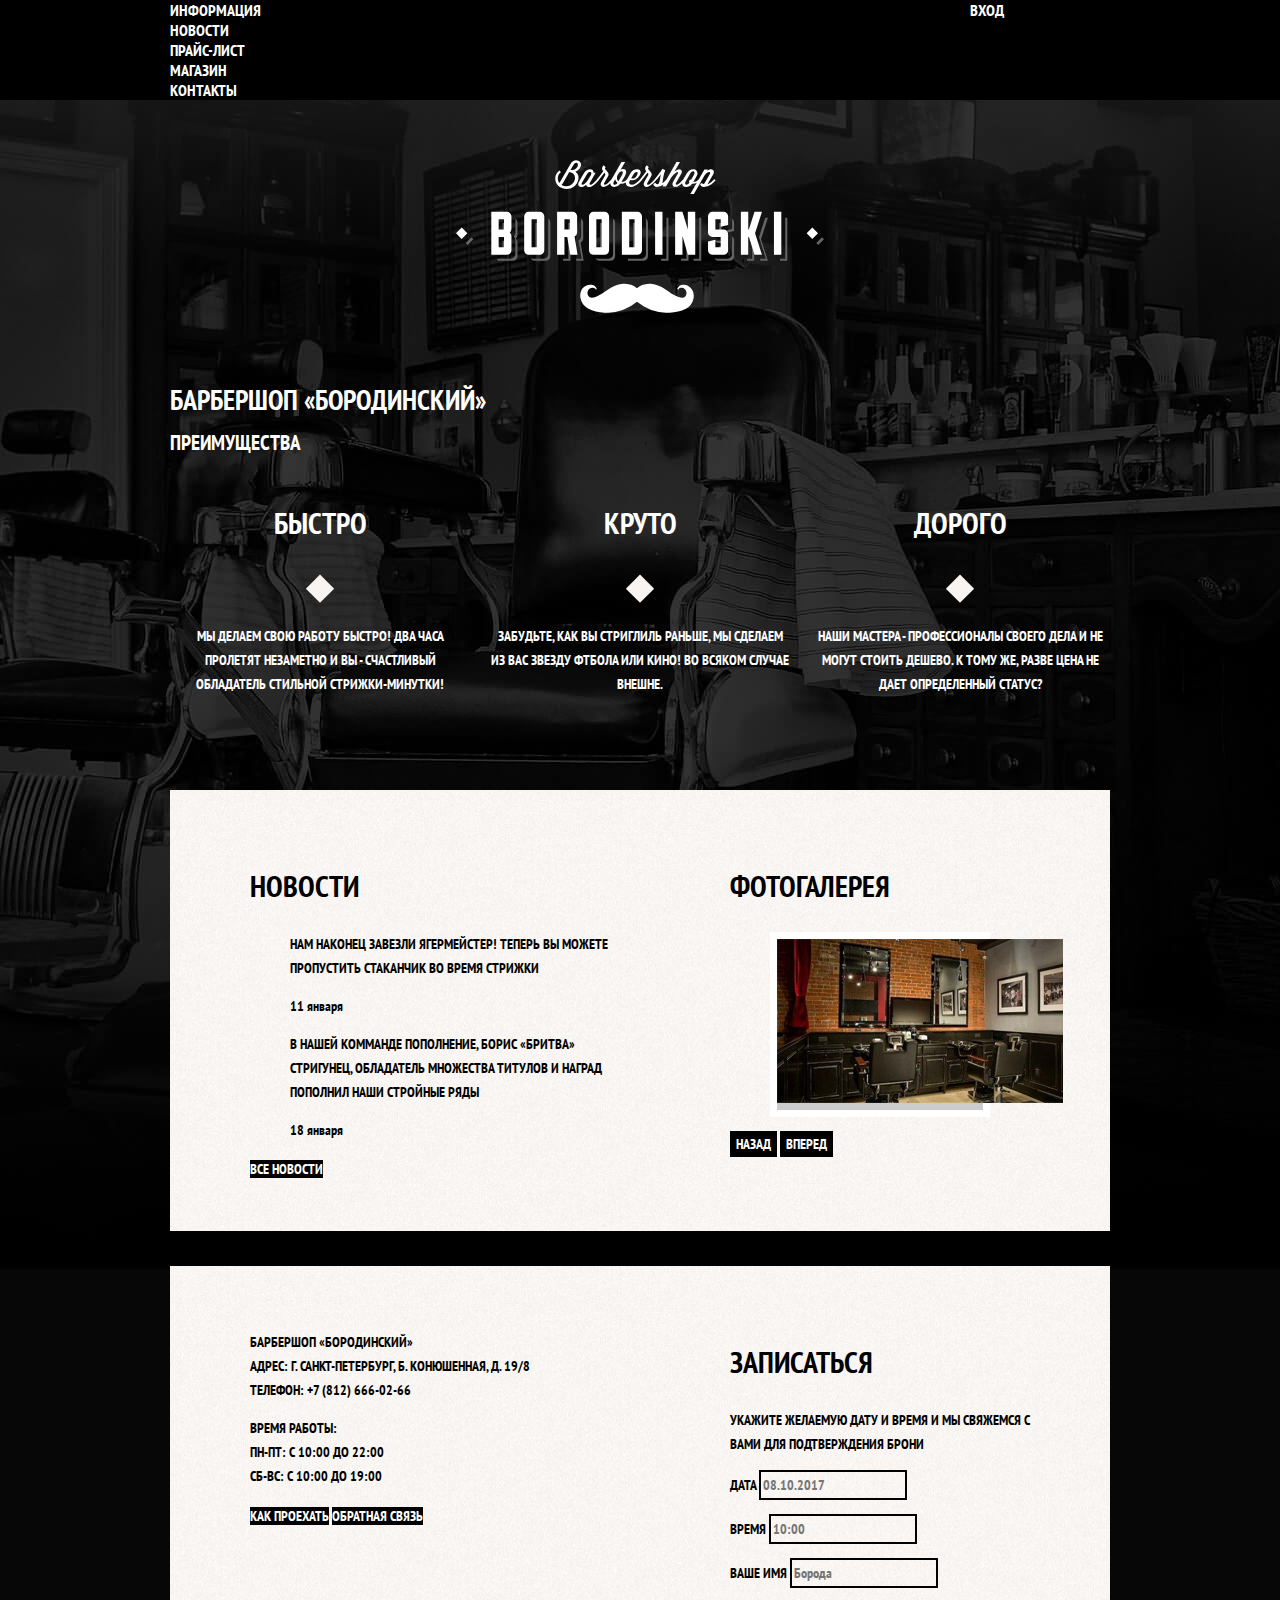
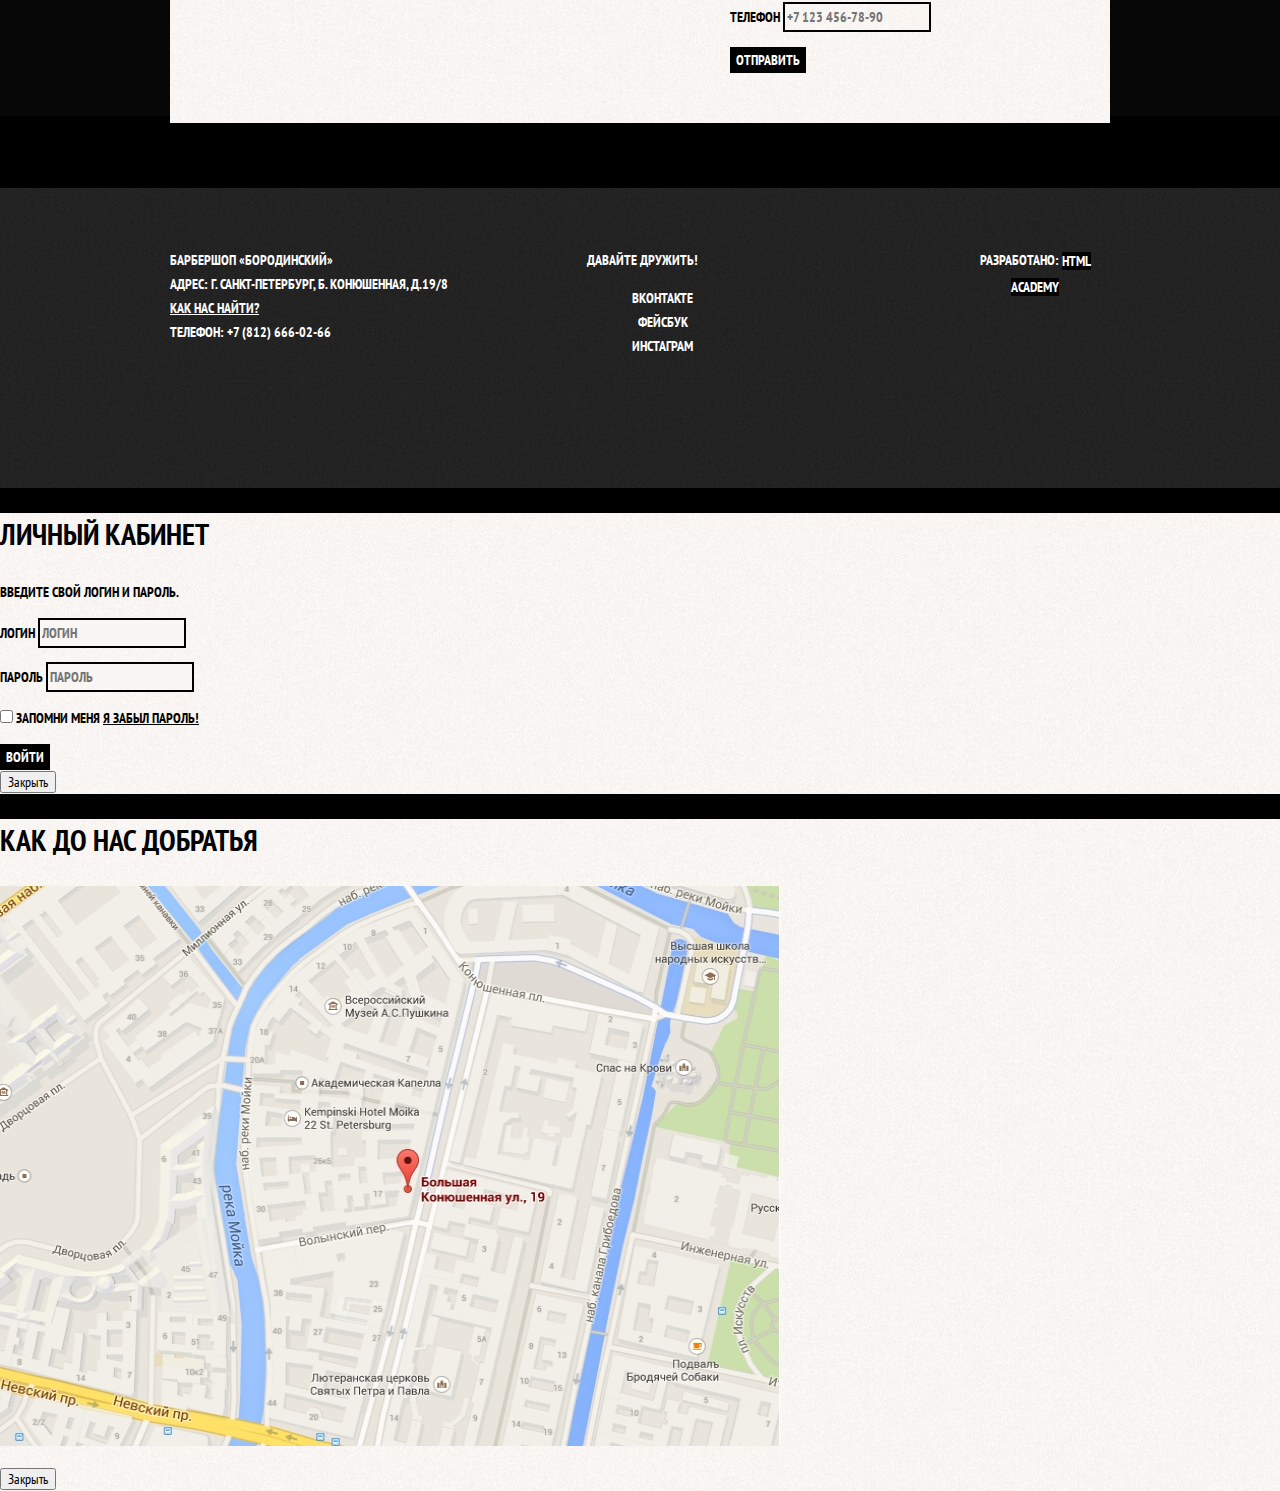
==== commit 6698d7c2: "2 pages fixed" ====
--- a/index.html
+++ b/index.html
@@ -153,8 +153,9 @@
         <b>Разработано:</b>
         <a class="button" href="https://htmlacademy.ru">HTML Academy</a>
       </p>
+    </div>  
     </footer> 
-    </div>  
+     
     <section class="modal modal-form">
       <h2>Личный кабинет</h2>
       <p>Введите свой логин и пароль.</p>
--- a/css/style.css
+++ b/css/style.css
@@ -357,167 +357,301 @@
   text-decoration: none; 
 }
 
-.container {
+
+
+/* ----- Сеточные стили ----- */
+
+html,
+body  {
+  min-width: 1122px;
+  min-height: 1150px;
+}
+
+/*
+
+body  {
+   Верменно для сетки 
+  background-image: url("../img/barbershop-index.jpg");
+  background-size: 1372px auto;
+  background-repeat: no-repeat;
+}
+
+*/
+
+.inner-page {
+  /* Временно для сетки */
+  background-image: url("../img/barbershop-shop.jpg");
+  background-size: 1200px auto;
+  background-position: top center;
+  background-repeat: no-repeat;
+}
+
+
+.container  {
   width: 940px;
   margin: 0 auto;
   padding: 0 10px;
-  }
-  
-  .main-header {
+}
+
+.main-header  {
   margin-bottom: 75px;
-  
+
   /* Временно для сетки */
   min-height: 285px;
-  }
-  
-  .main-navigation {
+}
+
+.inner-page .main-header  {
+  margin-bottom: 50px;
+
+  background-color: #000000;
+
+  /* Временно для сетки */
+  min-height: 70px;
+  /* background-color: transparent; */
+}
+
+.main-navigation  {
   display: flex;
   flex-direction: column;
   align-items: center;
-  
+
   /* Временно для сетки */
   min-height: 285px;
   background-color: transparent;
-  }
-  
-  .main-header-logo {
+}
+
+.inner-page .main-navigation  {
+  align-items: flex-start;
+  flex-direction: row;
+  /* Временно для сетки */
+  min-height: 70px;
+}
+
+.main-header-logo {
   order: 2;
   width: 368px;
   height: 153px;
-  
+
   /* Временно для сетки */
   /* display: block; */
-  }
-  
-  .main-navigation-wrapper {
+}
+
+.inner-page .main-header-logo {
+  order: 0;
+  width: 111px;
+  height: 24px;
+  padding: 23px 20px;
+}
+
+.main-navigation-wrapper  {
   width: 100%;
   margin-bottom: 60px;
-  
+
   background-color: #000000;
-  
+
   /* Временно для сетки */
   min-height: 70px;
-  }
-  
-  .main-navigation-wrapper .container {
+}
+
+.main-navigation-wrapper .container {
+  display: flex;
+  justify-content: space-between; 
+}
+
+.site-navigation  {
+  width: 620px;
+  margin: 0;
+  padding: 0;
+
+  list-style: none;
+
+  /* Временно для сетки */
+  min-height: 70px;
+}
+
+.user-navigation  {
+  width: 140px;
+  margin: 0;
+  padding: 0;
+
+  list-style: none;
+
+  /* Временно для сетки */
+  min-height: 70px;
+}
+
+.inner-page .user-navigation  {
+  margin-left: auto;
+}
+
+.features {
+  margin-bottom: 80px;
+}
+
+.features-list {
   display: flex;
   justify-content: space-between;
-  }
-  
-  .site-navigation {
-  width: 620px;
   margin: 0;
   padding: 0;
-  
-  list-style: none;
-  
-  /* Временно для сетки */
-  min-height: 70px;
-  }
-  
-  .user-navigation {
-  width: 140px;
-  margin: 0;
-  padding: 0;
-  
-  list-style: none;
-  
-  /* Временно для сетки */
-  min-height: 70px;
-  }
-  
-  .features {
-  margin-bottom: 80px;
-  }
-  
-  .features-list {
-  display: flex;
-  justify-content: space-between;
-  margin: 0;
-  padding: 0;
-  
-  list-style: none;
-  
+
+  list-style: none;
+
   /* Временно для сетки */
   min-height: 170px;
-  }
-  
-  
-  .features-item {
+}
+
+
+.features-item {
   width: 300px;
   /* Временно для сетки */
   min-height: 170px;
-  }
-  
-  .index-columns {
+}
+
+.index-columns  {
   display: flex;
   justify-content: space-between;
   padding: 50px 80px;
-  margin-bottom: 35px;
-  
+  margin-bottom: 35px;    
+
   /* Временно для сетки */
   /* background-image: none;
   background-color: transparent; */
-  }
-  
-  .news {
+}
+
+.news {
   width: 380px;
   /* Временно для сетки */
   min-height: 315px;
-  }
-  
-  .gallery {
+}
+
+.gallery {
   width: 300px;
   /* Временно для сетки */
   min-height: 315px;
-  }
-  
-  .contacts {
+}
+
+.contacts {
   width: 380px;
   /* Временно для сетки */
   min-height: 295px;
-  }
-  
-  .appointment {
+}
+
+.appointment {
   width: 300px;
   /* Временно для сетки */
   min-height: 340px;
-  }
-  
-  .main-footer {
+}
+
+.page-title {
+  margin: 0;
+  margin-bottom: 15px;
+  padding: 0;
+
+  /* Временно для сетки */
+  min-height: 42px
+}
+
+.breadcrumbs  {
+  padding: 0;
+  margin: 0;
+  margin-bottom: 50px;
+
+  /* Временно для сетки */
+  min-height: 24px;
+}
+
+.catalog-columns  {
+  display: flex;
+  justify-content: space-between; 
+}
+
+.filter {
+  width: 180px;
+
+  /* Временно для сетки */
+  min-height: 687px;
+}
+
+.catalog  {
+  width: 700px;
+
+  /* Временно для сетки */
+  min-height: 687px;
+}
+
+/* chekat' tyt */
+.catalog-list {
+  display: flex;
+  flex-wrap: wrap;
+  padding: 0;
+  margin: 0;  
+  margin-bottom: 25px;
+
+  list-style: none;
+}
+
+.catalog-item {
+  width: 220px;
+  margin-right: 20px;
+  margin-bottom: 20px;
+
+  /* Временно для сетки */
+  min-height: 285px;
+  /* background-color: transparent;
+  box-shadow: inset 0 0 0 2px purple; */
+}
+
+.catalog-item:nth-child(3n) {
+  margin-right: 0;
+}
+
+.pagination-list {
+  padding: 0;
+  margin: 0;
+
+  list-style: none;
+  /* Временно для сетки */
+  min-height: 47px;
+}
+
+.main-footer  {
   padding: 60px 0;
   margin-top: 65px;
+
+  /* Временно для сетки */
+  /* background: none; */
+  min-height: 180px;
+
+}
+
+.inner-page .main-footer  {
+  margin-top: 45px;
+}
+
+.main-footer .container {
+  display: flex;
+}
+
+.footer-contacts  {
+  width: 320px;
+  margin: 0;
+  margin-right: 80px;
   
   /* Временно для сетки */
-  background: none;
-  min-height: 180px;
-  
-  }
-  
-  .main-footer .container {
-  display: flex;
-  }
-  
-  .footer-contacts {
-  width: 320px;
-  margin: 0;
-  margin-right: 80px;
-  /* Временно для сетки */
   min-height: 100px;
-  }
-  
-  .footer-social {
+}
+
+.footer-social  {
   width: 145px;
   /* Временно для сетки */
   min-height: 100px;
-  }
-  
-  .footer-copyright {
+}
+
+.footer-copyright {
   width: 150px;
   margin: 0;
   margin-left: auto;
-  
+
   /* Временно для сетки */
   min-height: 100px;
-  }
-
+}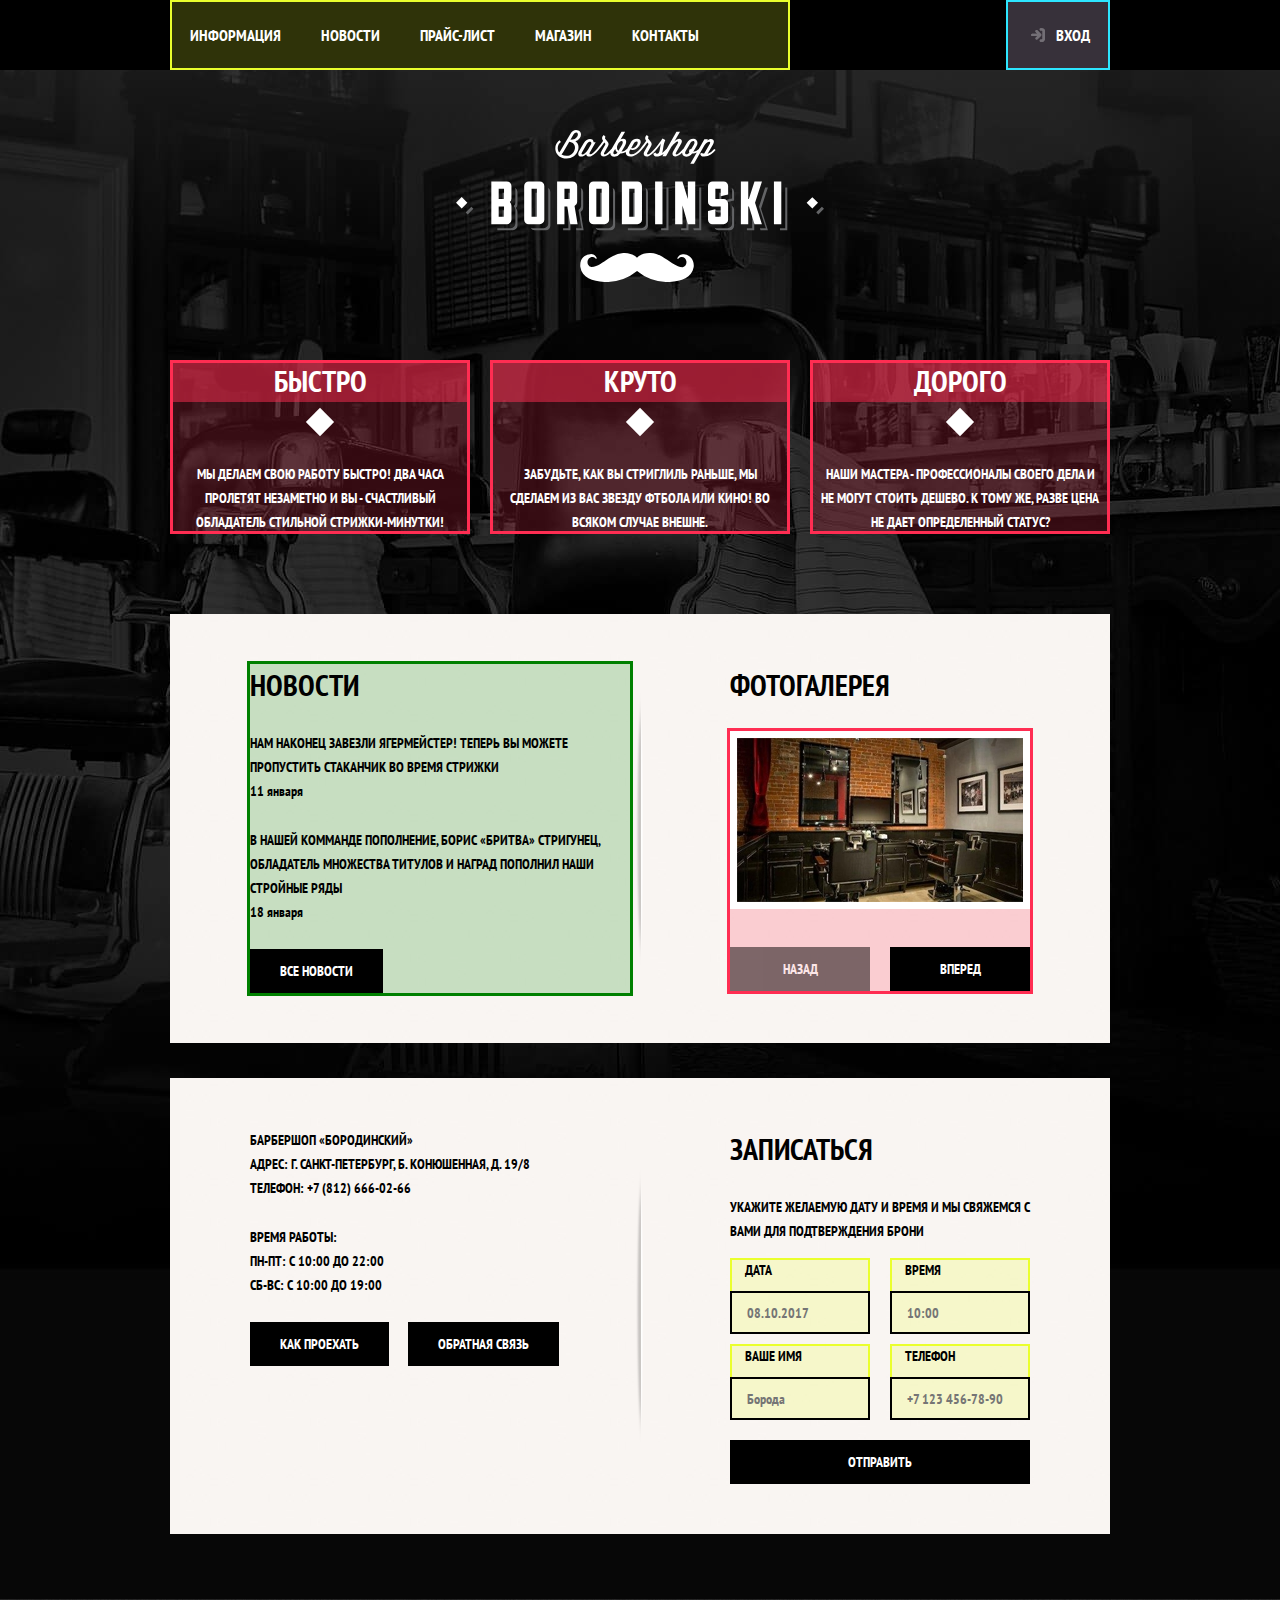
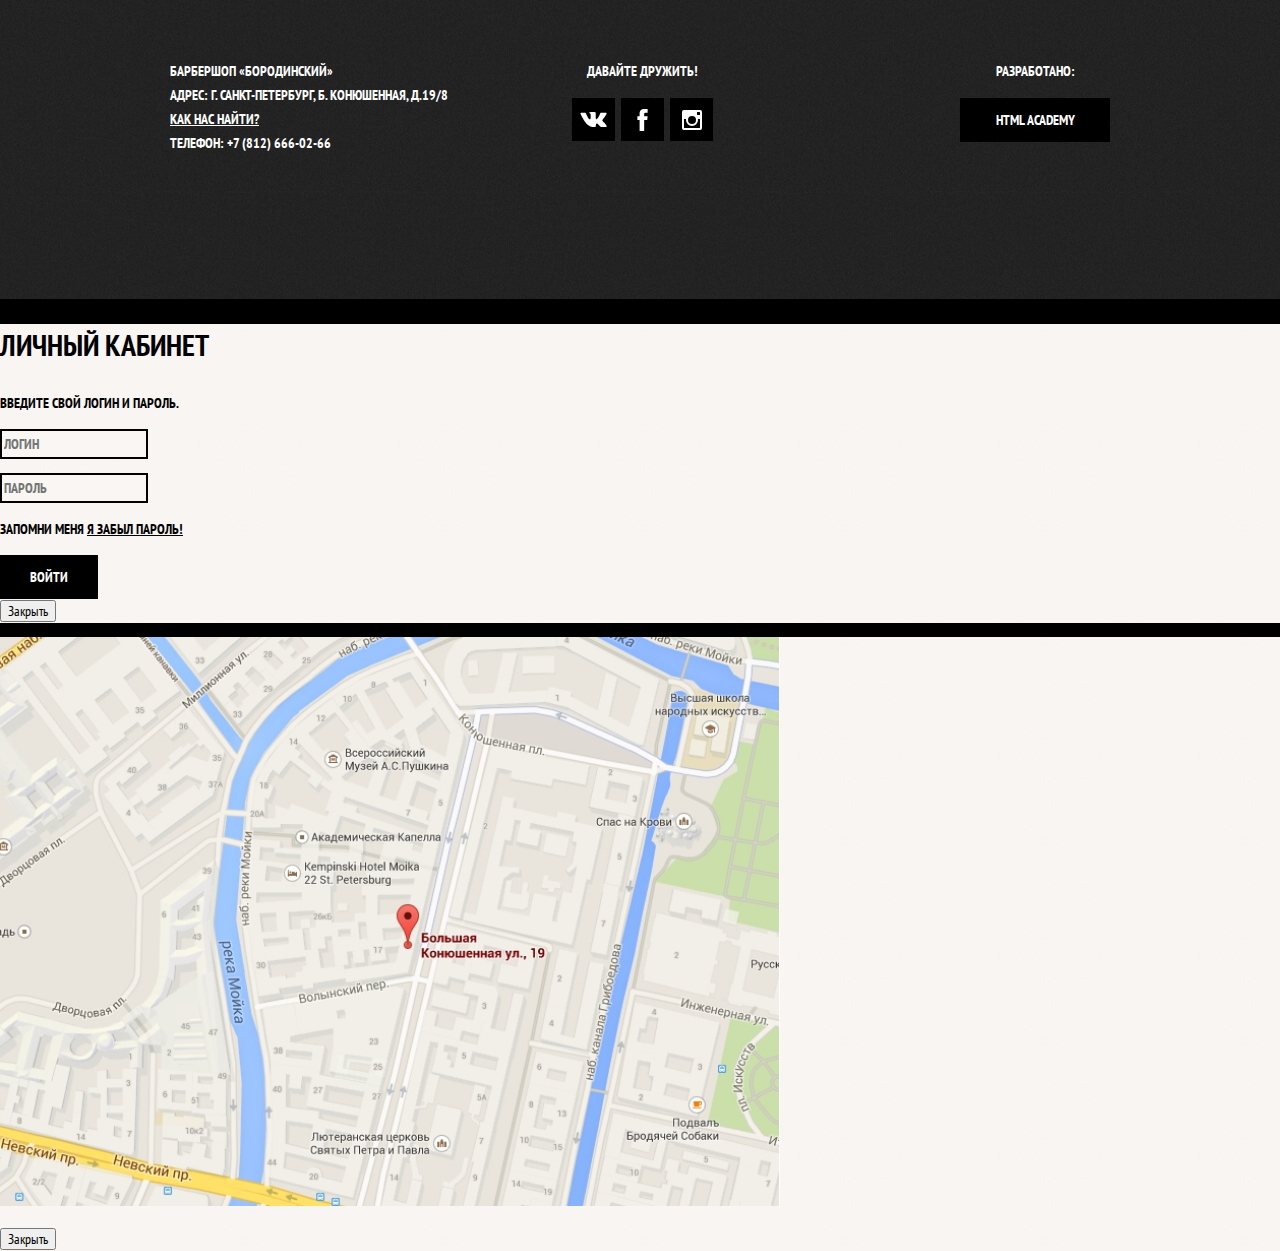
==== commit b56a6e41: "done" ====
--- a/index.html
+++ b/index.html
@@ -24,7 +24,7 @@
           <li><a href="contacts.html">Контакты</a></li>
         </ul>
         <ul class="user-navigation">
-          <li class="login-link">
+          <li>
             <a class="login-link" href="login.html">Вход</a>
           </li>
         </ul> 
@@ -40,19 +40,19 @@
         <ul class="features-list">
           <li class="features-item">
             <h3>Быстро</h3>
-            <img src="img/shape_1.svg" width="30" height="29">
+          
             <p>Мы делаем свою работу быстро! два часа пролетят незаметно и вы - счастливый обладатель стильной стрижки-минутки!</p>
 
           </li>
           <li class="features-item">
             <h3>Круто</h3>
-            <img src="img/shape_1.svg" width="30" height="29">
+            
             <p>Забудьте, как вы стриглиль раньше, мы сделаем из вас звезду фтбола или кино! Во всяком случае внешне.</p>
 
           </li>
           <li class="features-item">
               <h3>Дорого</h3>
-              <img src="img/shape_1.svg" width="30" height="29">
+              
               <p>Наши мастера - профессионалы своего дела и не могут стоить дешево. К тому же, разве цена не дает определенный статус?</p>
   
           </li>
@@ -78,13 +78,14 @@
       </section>
       <section class="gallery">
         <h2>Фотогалерея</h2>
-
+       <div class="gallery-container">
         <figure class="gallery-content">
           <a href="#"><img src="img/studio.jpg" width="286" height="164" alt="Интерьер"></a>
         </figure>
        
-        <button class="button gallery-button gallery-button-back">Назад</button>
+        <button class="button gallery-button gallery-button-back" disabled>Назад</button>
         <button class="button gallery-button gallery-button-next">Вперед</button>
+       </div>
       </section>
     </div>
 
@@ -144,9 +145,15 @@
       <div class="footer-social">
         <b>Давайте дружить!</b>
         <ul>
-          <li><a class="social-button" href="#">Вконтакте</a></li>
-          <li><a class="social-button" href="#">Фейсбук</a></li>
-          <li><a class="social-button" href="#">Инстаграм</a></li>
+          <li><a class="social-button" href="#"><span class="visually-hidden">Вконтакте</span>
+            <svg xmlns="http://www.w3.org/2000/svg" width="27" height="15" viewBox="0 0 26.14 14.91"><path d="M26 13.47l-.09-.17a13.55 13.55 0 0 0-2.6-3q-.87-.83-1.1-1.12A1 1 0 0 1 22 8a10.27 10.27 0 0 1 1.22-1.78l.88-1.16q2.35-3.13 2-4L26 .94a.8.8 0 0 0-.4-.22 2.14 2.14 0 0 0-.87 0h-3.92a.51.51 0 0 0-.27 0h-.3a.6.6 0 0 0-.15.14.93.93 0 0 0-.14.24 22.22 22.22 0 0 1-1.46 3.06q-.5.84-.93 1.46a7 7 0 0 1-.71.91 4.94 4.94 0 0 1-.52.47q-.23.18-.35.15l-.23-.05a.9.9 0 0 1-.31-.33 1.49 1.49 0 0 1-.16-.53V1.6a3.14 3.14 0 0 0 0-.62 2.12 2.12 0 0 0-.14-.44.73.73 0 0 0-.28-.33 1.57 1.57 0 0 0-.46-.18A9 9 0 0 0 12.57 0a8.93 8.93 0 0 0-3.25.33 1.83 1.83 0 0 0-.52.41q-.25.3-.07.33a1.67 1.67 0 0 1 1.16.59l.08.16a2.6 2.6 0 0 1 .19.63 6.32 6.32 0 0 1 .12 1 10.59 10.59 0 0 1 0 1.7q-.07.71-.13 1.1a2.21 2.21 0 0 1-.18.64 2.69 2.69 0 0 1-.16.3l-.07.07a1 1 0 0 1-.37.07.86.86 0 0 1-.46-.19 3.27 3.27 0 0 1-.56-.52 7 7 0 0 1-.66-.93q-.37-.6-.76-1.42l-.22-.39q-.2-.38-.56-1.11t-.62-1.43A.9.9 0 0 0 5.2.9h-.07a.93.93 0 0 0-.22-.16A1.44 1.44 0 0 0 4.6.65L.87.68A1 1 0 0 0 .1.94L0 1a.44.44 0 0 0 0 .22 1.08 1.08 0 0 0 .08.37Q.9 3.53 1.86 5.31t1.66 2.87Q4.23 9.27 5 10.24t1 1.24l.37.41.34.33a8.06 8.06 0 0 0 1 .78 16.34 16.34 0 0 0 1.4.9 7.6 7.6 0 0 0 1.79.72 6.19 6.19 0 0 0 2 .22h1.57a1.08 1.08 0 0 0 .72-.3l.05-.07a.9.9 0 0 0 .1-.25 1.38 1.38 0 0 0 0-.37 4.48 4.48 0 0 1 .09-1.05 2.77 2.77 0 0 1 .23-.71 1.74 1.74 0 0 1 .29-.4 1.19 1.19 0 0 1 .23-.2h.11a.86.86 0 0 1 .77.21 4.52 4.52 0 0 1 .83.79q.39.47.93 1.05a6.41 6.41 0 0 0 1 .87l.27.16a3.31 3.31 0 0 0 .71.3 1.53 1.53 0 0 0 .76.07l3.48-.05a1.58 1.58 0 0 0 .8-.17.68.68 0 0 0 .34-.37 1.06 1.06 0 0 0 0-.46 1.71 1.71 0 0 0-.1-.36z" fill="#fff"/></svg>
+          </a></li>
+          <li><a class="social-button" href="#"><span class="visually-hidden">ФейФейсбук</span>
+            <svg xmlns="http://www.w3.org/2000/svg" width="19" height="22" viewBox="0 0 10.15 21.74"><path d="M3.34 1.12A4.77 4.77 0 0 1 6.53 0h3.61v3.81H7.81a1.07 1.07 0 0 0-1.09.83v2.55h3.42c-.08 1.23-.24 2.45-.41 3.67h-3v10.87H2.21V10.86H0V7.21h2.19V3.66a3.83 3.83 0 0 1 1.15-2.54z" fill="#fff"/></svg>
+          </a></li>
+          <li><a class="social-button" href="#"><span class="visually-hidden">Инстаграм</span>
+            <svg xmlns="http://www.w3.org/2000/svg" width="20" height="20" viewBox="0 0 20 20"><path d="M18 0H2a2 2 0 0 0-2 2v16a2 2 0 0 0 2 2h16a2 2 0 0 0 2-2V2a2 2 0 0 0-2-2zm-8 6a4 4 0 1 1-4 4 4 4 0 0 1 4-4zM2.5 18a.47.47 0 0 1-.5-.5V9h2.1a3.4 3.4 0 0 0-.1 1 6 6 0 1 0 12 0 3.4 3.4 0 0 0-.1-1H18v8.5a.47.47 0 0 1-.5.5zM18 4.5a.47.47 0 0 1-.5.5h-2a.47.47 0 0 1-.5-.5v-2a.47.47 0 0 1 .5-.5h2a.47.47 0 0 1 .5.5z" fill="#fff"/></svg>
+          </a></li>
       </ul>
       </div>
       <p class="footer-copyright">
--- a/css/style.css
+++ b/css/style.css
@@ -1,4 +1,5 @@
 body {
+min-width: 960px;  
 margin: 0;
 padding: 0;
 
@@ -19,7 +20,7 @@
   color: #000000;
   
   background-color: #f9f6f3;
-  background-image: url("../img/news.jpg");
+  background-image: url("../img/pattern-light.jpg");
   background-position: 0 0;
   background-repeat: repeat;
 }
@@ -28,7 +29,34 @@
   text-decoration: none;
 }
 
+img {
+  max-width: 100%;
+  height: auto;
+}
+
+.visually-hidden:not(:focus):not(:active),
+input[type="checkbox"].visually-hidden,
+input[type="radio"].visually-hidden {
+  position: absolute;
+
+  width: 1px;
+  height: 1px;
+  margin: -1px;
+  border: 0;
+  padding: 0;
+
+  white-space: nowrap;
+
+  clip-path: inset(100%);
+  clip: rect(0 0 0 0);
+  overflow: hidden;
+}
+
 .button {
+  display: inline-block;
+  margin-right: 16px;
+  padding: 10px 30px;
+
   font: inherit;
   text-align: center;
   color: #ffffff;
@@ -45,6 +73,13 @@
   background-color: #663d15;
 }
 
+.button.disabled,
+.button:disabled  {
+  cursor: default;
+  opacity: 0.5;
+  background-color: #000000;
+}
+
 .main-navigation  {
   font-size: 16px;
   line-height: 20px;
@@ -53,13 +88,23 @@
   background-color: #000000;
 }
 
-.site-navigation,
+/* .site-navigation,
 .user-navigation  {
   list-style: none;
+  
+} */
+
+.site-navigation  {
+  width: 620px;
+
+  
 }
 
 .site-navigation a,
 .user-navigation a  {
+  display: block;
+  padding: 25px 20px;
+
   color: #ffffff;
 }
 
@@ -70,36 +115,118 @@
   background-color: #242424;
 }
 
+.user-navigation .login-link  {
+  position: relative;
+  padding-left: 50px;
+
+  background: rgba(90, 45, 255, 0.2);
+  box-shadow: inset 0 0 0 2px rgb(45, 230, 255);
+}
+
+.login-link::before {
+  content: "";
+  
+  position: absolute;
+  top: 27px;
+  left: 24px;
+  
+  width: 16px;
+  height: 18px;
+
+  background-image: url("../img/login.svg");
+  background-repeat: no-repeat;
+  background-position: 0 0;
+
+  opacity: 0.3;
+}
+
+.login-link:hover::before,
+.login-link:focus::before,
+.login-link:active::before  {
+  opacity: 1;
+}
+
+
 .features-list  {
   list-style: none;
 }
 
 .features-item {
+  width: 300px;
+
   text-align: center;
+
+  background: rgba(255, 45, 82, 0.2);
+  box-shadow: inset 0 0 0 3px rgb(255, 45, 82);
 }
 
 .features-item h3 {
+  position: relative;
+
+  margin: 0;
+  margin-bottom: 60px;
+
   font-size: 30px;
   line-height: 42px;
-}
+
+  background: rgba(255, 45, 82, 0.5)
+}
+
+.features-item h3::after  {
+  content: "";
+
+  position: absolute;
+  bottom: -30px;
+  left: 50%;
+
+  width: 20px;
+  height: 20px;
+  margin-left: -10px;
+
+  background-color: #ffffff;
+
+  transform: rotate(45deg);
+}
+
+.features-item p  {
+  margin:0 10px;
+}
+
 
 
 .index-columns  {
   color: #000000;
 
   background-color: #f8f5f2;
-  background-image: url("../img/news.jpg");
-  background-position: 0 0;
-  background-repeat: repeat;  
+  background-image: 
+    url("../img/line.png"),
+    url("../img/pattern-light.jpg");
+  background-position: center, 0 0;
+  background-repeat: no-repeat, repeat;  
 }
 
 .index-columns h2 {
+  margin: 0;
+  margin-bottom: 25px;
+
   font-size: 30px;
   line-height: 42px;
 }
 
 .news-list  {
-  list-style: none;
+  margin: 0;
+  margin-bottom: 25px;
+  padding: 0;
+
+  list-style: none;
+}
+
+.news-item  {
+  margin-bottom: 25px;
+}
+
+.news-item p  {
+  margin: 0;
 }
 
 .news-item time {
@@ -107,9 +234,34 @@
 }
 
 .gallery-content {
+  height: 164px;
+  margin: 0;
+
   background-color: #cccccc;
   border: 7px solid #ffffff;
-  /* height: 164px; */
+  
+}
+
+.gallery-content img  {
+  width: 286px;
+  height: 164px;
+}
+
+.gallery-button {
+  box-sizing: border-box;
+  position: absolute;
+  bottom: 0;
+
+  width: 140px;
+  margin: 0;
+}
+
+.gallery-button-back {
+  left: 0;
+}
+
+.gallery-button-next  {
+  right: 0;
 }
 
 .appointment-item input {
@@ -123,6 +275,15 @@
   border-color: #663d15;
   outline: none;
 }
+
+.appointment .button  {
+  display: block;
+  width: 100%;
+  margin-top: 10px;
+  margin-right: 0;
+}
+
+
 
 .page-title {
   font-size: 30px;
@@ -295,11 +456,38 @@
 }
 
 .footer-social ul {
-  list-style: none;
+  display: flex;
+  width: 141px;
+  flex-wrap: wrap;
+  justify-content: space-between;
+  margin: 0 auto;
+  padding: 0; 
+  list-style: none;
+}
+
+.footer-social b  {
+  display: block;
+  margin-bottom: 15px;
 }
 
 .social-button {
-  color: #ffffff
+  display: flex;
+  align-items: center;
+  justify-content: center;
+  width: 43px;
+  height: 43px;
+
+  background-color: #000000;
+}
+
+.social-button:hover,
+.social-button:focus  {
+  background-color: #ffffff;
+}
+
+.social-button:hover path,
+.social-button:focus path  {
+  fill: #000000;
 }
 
 
@@ -307,6 +495,16 @@
   text-align: center;
 }
 
+.footer-copyright b {
+  display: block;
+  margin-bottom: 15px;
+}
+
+.footer-copyright .button {
+  display: block;
+  margin-right: 0;
+}
+
 .footer-copyright .button:hover,
 .footer-copyright .button:focus {
   color: #000000;
@@ -318,7 +516,7 @@
   color: #000000;
 
   background-color: #f8f3f0;
-  background-image: url("../img/news.jpg");
+  background-image: url("../img/pattern-light.jpg");
   background-position: 0 0;
   background-repeat: repeat; 
 }
@@ -361,11 +559,11 @@
 
 /* ----- Сеточные стили ----- */
 
-html,
+/* html,
 body  {
   min-width: 1122px;
   min-height: 1150px;
-}
+} */
 
 /*
 
@@ -380,7 +578,7 @@
 
 .inner-page {
   /* Временно для сетки */
-  background-image: url("../img/barbershop-shop.jpg");
+  background-image: url("../img/barbershop-item.jpg");
   background-size: 1200px auto;
   background-position: top center;
   background-repeat: no-repeat;
@@ -450,7 +648,7 @@
   background-color: #000000;
 
   /* Временно для сетки */
-  min-height: 70px;
+  /* min-height: 70px; */
 }
 
 .main-navigation-wrapper .container {
@@ -458,26 +656,33 @@
   justify-content: space-between; 
 }
 
-.site-navigation  {
+.site-navigation,
+.user-navigation  {
+  list-style: none;
+  margin: 0;
+  padding: 0;
+}
+
+.site-navigation  {  
+  display: flex;
+  flex-wrap: wrap;
   width: 620px;
-  margin: 0;
-  padding: 0;
-
-  list-style: none;
-
-  /* Временно для сетки */
-  min-height: 70px;
+ 
+  list-style: none;
+  background: rgba(234, 255, 45, 0.2);
+  box-shadow: inset 0 0 0 2px rgb(234, 255, 45);
+
+  
 }
 
 .user-navigation  {
-  width: 140px;
-  margin: 0;
-  padding: 0;
-
-  list-style: none;
-
-  /* Временно для сетки */
-  min-height: 70px;
+  display: flex;
+  max-width: 140px;
+
+  background: rgba(234, 255, 45, 0.2);
+  box-shadow: inset 0 0 0 2px rgb(234, 255, 45);
+  
+  
 }
 
 .inner-page .user-navigation  {
@@ -514,32 +719,79 @@
   margin-bottom: 35px;    
 
   /* Временно для сетки */
-  /* background-image: none;
-  background-color: transparent; */
+  /* background-image: none; */
+  background-color: transparent;
 }
 
 .news {
   width: 380px;
-  /* Временно для сетки */
-  min-height: 315px;
+  
+  background: rgba(0, 128, 0, 0.2);
+  box-shadow: 0 0 0 3px green;
 }
 
 .gallery {
   width: 300px;
-  /* Временно для сетки */
-  min-height: 315px;
+  
+}
+
+.gallery-container  {
+  position: relative;
+
+  height: 260px;
+
+  background: rgba(255, 45, 82, 0.2);
+  box-shadow: 0 0 0 3px rgb(255, 45, 82);
 }
 
 .contacts {
   width: 380px;
-  /* Временно для сетки */
-  min-height: 295px;
+  
+}
+
+.contacts p {
+  margin: 0;
+  margin-bottom: 25px; 
 }
 
 .appointment {
   width: 300px;
-  /* Временно для сетки */
-  min-height: 340px;
+ 
+}
+
+.appointment-info {
+  margin: 0;
+  margin-bottom: 15px;
+}
+
+.appointment-form {
+  display: flex;
+  flex-wrap: wrap;
+  justify-content: space-between;
+}
+
+.appointment-item {
+  width: 140px;
+  margin: 0;
+  margin-bottom: 10px;
+
+  background: rgba(234, 255, 45, 0.2);
+  box-shadow: inset 0 0 0 2px rgb(234, 255, 45);
+}
+
+.appointment-item label {
+  display: block;
+  margin-bottom: 9px;
+  margin-left: 15px;
+}
+
+.appointment-item input {
+  box-sizing: border-box;
+  width: 140px;
+  padding-top: 8px;
+  padding-left: 15px;
+  padding-right: 15px;
+  padding-bottom: 7px;
 }
 
 .page-title {
@@ -583,8 +835,9 @@
 .catalog-list {
   display: flex;
   flex-wrap: wrap;
+  margin-right: 20px; /* chekat' tyt justify-content: space-between*/
   padding: 0;
-  margin: 0;  
+  margin: 0;
   margin-bottom: 25px;
 
   list-style: none;
@@ -597,8 +850,8 @@
 
   /* Временно для сетки */
   min-height: 285px;
-  /* background-color: transparent;
-  box-shadow: inset 0 0 0 2px purple; */
+  background-color: transparent;
+  /* box-shadow: inset 0 0 0 2px purple; */
 }
 
 .catalog-item:nth-child(3n) {
@@ -612,6 +865,20 @@
   list-style: none;
   /* Временно для сетки */
   min-height: 47px;
+}
+
+.product-photos {
+  width: 460px;
+
+  /* Временно для сетки */
+  min-height: 677px;
+}
+
+.product-info {
+  width: 390px;
+
+  /* Временно для сетки */
+  min-height: 667px;
 }
 
 .main-footer  {
@@ -652,6 +919,5 @@
   margin: 0;
   margin-left: auto;
 
-  /* Временно для сетки */
-  min-height: 100px;
+  
 }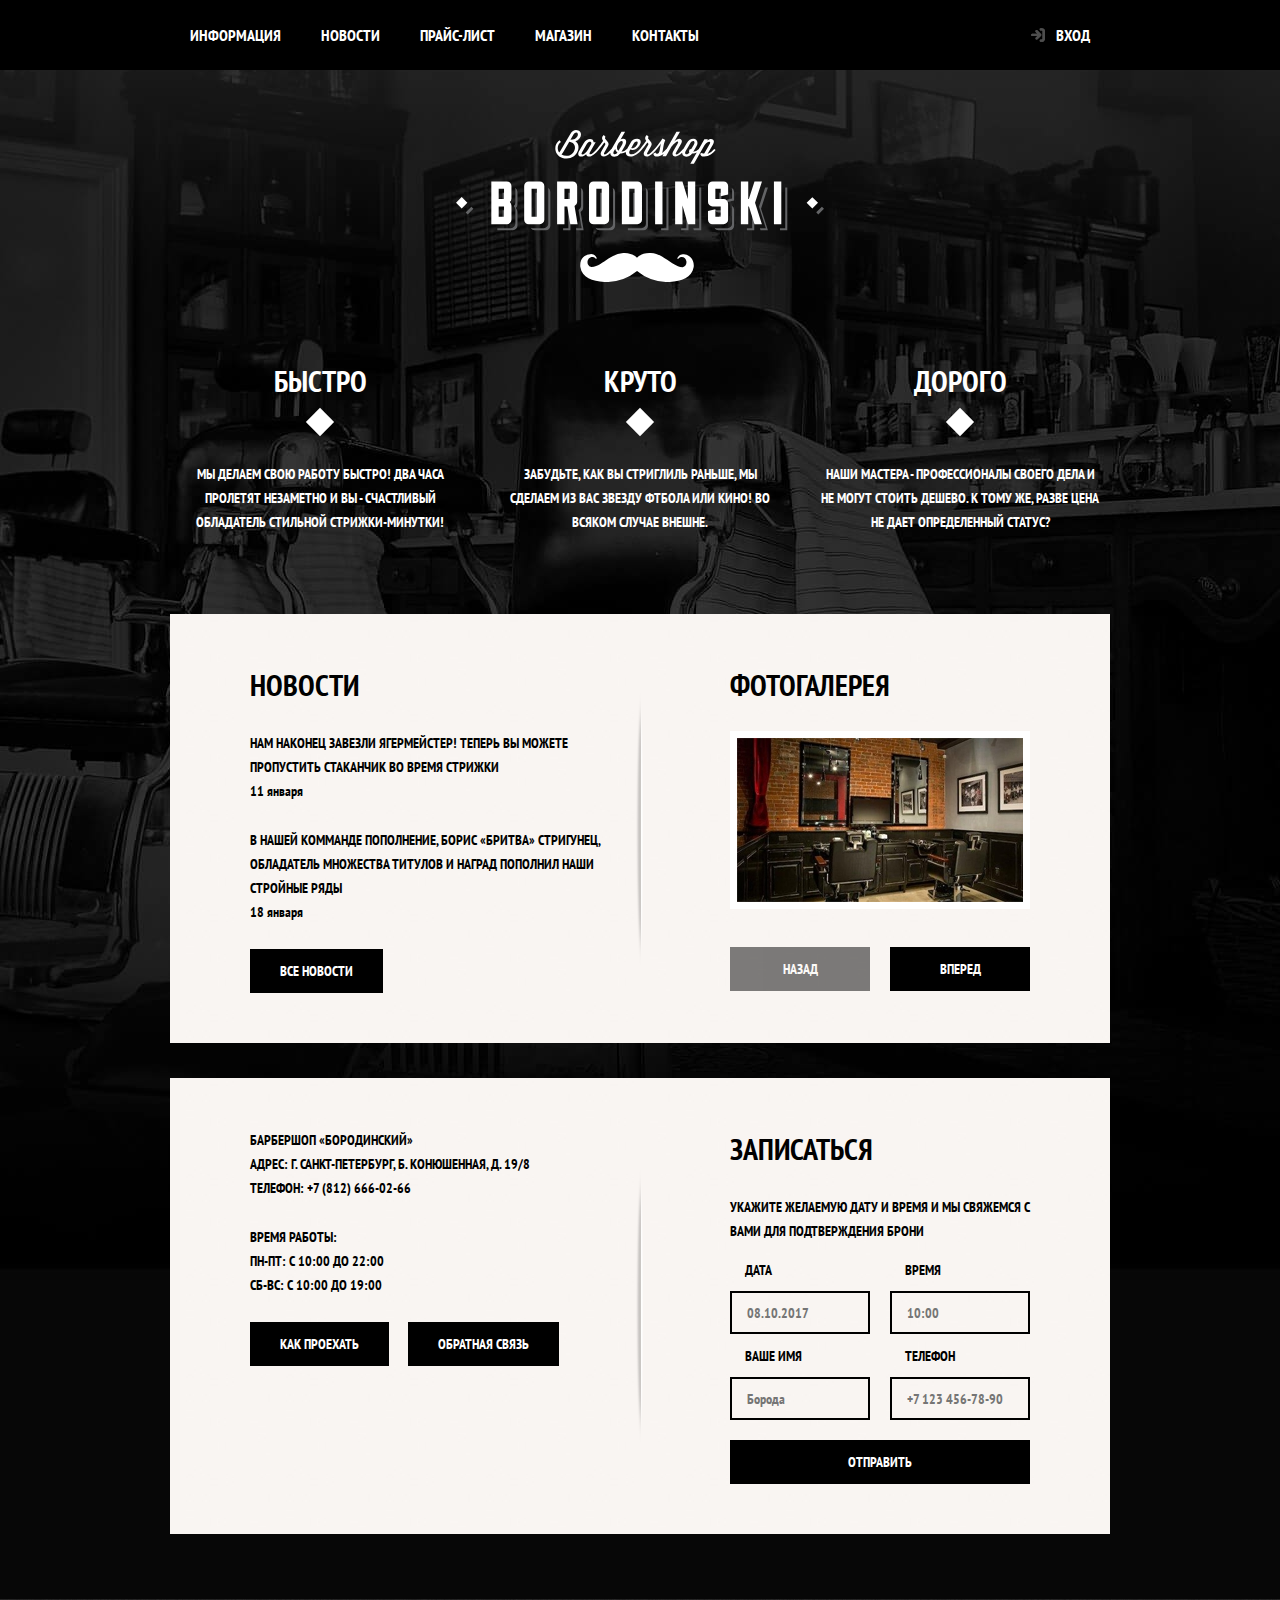
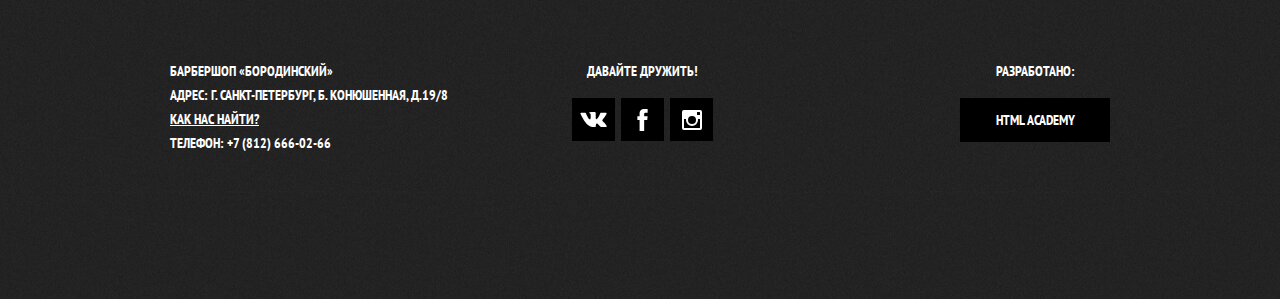
==== commit 17a865ed: "done" ====
--- a/index.html
+++ b/index.html
@@ -163,9 +163,9 @@
     </div>  
     </footer> 
      
-    <section class="modal modal-form">
+    <section class="modal modal-login">
       <h2>Личный кабинет</h2>
-      <p>Введите свой логин и пароль.</p>
+      <p class="modal-description">Введите пожалуйста свой логин и пароль.</p>
       <form class="login-form" action="https://echo.htmlacademy.ru" method="post">
         <p>
           <label class="visually-hidden" for="user-login">Логин</label>
@@ -175,7 +175,7 @@
           <label class="visually-hidden" for="user-password">Пароль</label>
           <input  class="login-icon-password" id="user-password" type="password" name="password" placeholder="Пароль">
         </p>
-        <p class="login-password-info">
+        <p class="login-help">
          <label class="login-checkbox">
             <input type="checkbox" name="remember" class="visually-hidden">
             <span class="checkbox-indicator"></span>
@@ -190,6 +190,7 @@
       
       <button class="modal-close" type="button">Закрыть</button>
     </section>
+    
     <section class="modal modal-map">
       <h2 class="visually-hidden">Как до нас добратья</h2>
       <p>
@@ -198,5 +199,7 @@
       <button class="modal-close" type="button">Закрыть</button>
     </section>
 
+    
+
   </body>
 </html>  
--- a/css/style.css
+++ b/css/style.css
@@ -115,12 +115,33 @@
   background-color: #242424;
 }
 
+.site-navigation-current  {
+  position: relative;
+}
+
+.site-navigation-current  a:not([href]) {
+  background-color: #000000;
+}
+
+.site-navigation-current::after {
+  content: "";
+
+  position: absolute;
+  right: 20px;
+  bottom: 0;
+  left: 20px;
+
+  height: 5px;
+
+  background-color: #ffffff;
+}
+
+
 .user-navigation .login-link  {
   position: relative;
   padding-left: 50px;
 
-  background: rgba(90, 45, 255, 0.2);
-  box-shadow: inset 0 0 0 2px rgb(45, 230, 255);
+  
 }
 
 .login-link::before {
@@ -156,8 +177,7 @@
 
   text-align: center;
 
-  background: rgba(255, 45, 82, 0.2);
-  box-shadow: inset 0 0 0 3px rgb(255, 45, 82);
+  
 }
 
 .features-item h3 {
@@ -169,7 +189,7 @@
   font-size: 30px;
   line-height: 42px;
 
-  background: rgba(255, 45, 82, 0.5)
+  
 }
 
 .features-item h3::after  {
@@ -432,6 +452,158 @@
   list-style: none;
 }
 
+.inner-content  {
+  margin-bottom: 75px;
+  
+}
+
+.inner-content h2 {
+  margin-top: 60px;
+  margin-bottom: 30px;
+
+  font-size: 24px;
+  line-height: 30px;
+}
+
+.inner-content h3 {
+  margin-top: 60px;
+  margin-bottom: 30px;
+
+  font-size: 20px;
+  line-height: 24px;
+}
+
+.inner-content p {
+  margin: 14px 0;
+}
+
+.inner-content h2+h3  {
+  margin-top: 30px;
+}
+
+.inner-content table  {
+  border-collapse: collapse;
+}
+
+.inner-content td {
+  padding: 10px 15px;
+
+  border: 2px solid #000000;
+}
+
+.inner-content .big-heading {
+  display: flex;
+  align-items: center;
+
+  margin-top: 55px;
+  margin-bottom: 65px;
+
+  font-size: 48px;
+  line-height: 48px;
+  text-align: center;
+
+ 
+}
+
+.big-heading::before,
+.big-heading::after {
+  content: "";
+
+  flex-grow: 1;
+  flex-shrink: 0;
+
+  width: 50px;
+  height: 2px;
+
+  background: #000000;
+}
+
+.big-heading::before  {
+  margin-right: 25px;
+}
+
+.big-heading::after  {
+  margin-left: 25px;
+}
+
+.custom-list-1 {
+  margin: 14px 0;
+  padding: 0;
+
+  list-style: none;
+}
+
+.custom-list-1 li {
+  position: relative;
+
+  margin-bottom: 15px;
+  padding-left: 20px;
+}
+
+.custom-list-1 li::before  {
+  content: "";
+
+  position: absolute;
+  top: 8px;
+  left: 0;
+
+  width: 8px;
+  height: 8px;
+
+  background-color: #000000;
+  transform: rotate(45deg);
+}
+
+.custom-table-1 {
+  width: 100%;
+}
+
+.custom-table-1 td {
+  width: 50%;
+}
+
+.custom-table-1 td:last-child   {
+  text-align: center;
+}
+
+.inner-columns  {
+  display: flex;
+  justify-content: space-between;
+  flex-wrap: wrap;
+
+  margin: 60px 0;
+
+  
+}
+
+.inner-column-left,
+.inner-column-right {
+  width: 460px;
+
+}
+
+.inner-column-left *:first-child,
+.inner-column-right *:first-child  {
+  margin-top: 0;
+}
+
+.inner-column-left *:last-child,
+.inner-column-right *:last-child  {
+  margin-bottom: 0;
+}
+
+.inner-columns > h2:first-child {
+  width: 460px;
+  margin-top: 0;
+  margin-right: 460px;
+  margin-right: clac(100%-460px);
+}
+
+
+.short-text {
+  padding-right: 80px;
+}
+
 .main-footer {
   color: #ffffff;
 
@@ -513,21 +685,91 @@
 }
 
 .modal {
+  position: fixed;
+
   color: #000000;
 
   background-color: #f8f3f0;
   background-image: url("../img/pattern-light.jpg");
   background-position: 0 0;
   background-repeat: repeat; 
-}
-
-.modal h2 {
+  box-shadow: 0 30px 50px rgba(0, 0, 0, 0.7)
+}
+
+.modal-login  {
+  top: 120px;
+  left: 50%;
+
+  display:  none;
+
+  width: 300px;
+  margin-left: -230px;
+  padding: 50px 80px;
+}
+
+.modal-close {
+  position: absolute;
+  top: 0;
+  right: -34px;
+
+  width: 22px;
+  height: 22px;
+
+  font-size: 0;
+
+  background-color: transparent;
+  border: 0;
+
+  cursor: pointer;
+}
+
+.modal-close::before,
+.modal-close::after {
+  content: "";
+
+  position: absolute;
+  top: 12px;
+  left: 2px;
+
+  width: 19px;
+  height: 3px;
+
+  background-color: #d0d0d0;
+}
+
+.modal-close::before  {
+  transform: rotate(45deg);
+}
+
+.modal-close::after {
+  transform: rotate(-45deg);
+}
+
+.modal-login h2 {
+  margin:0;
+  margin-bottom: 20px;
+
   font-size: 30px;
   line-height: 42px;
 }
 
+.modal-description  {
+  margin: 0;
+  margin-bottom: 10px;
+}
+
+.login-form p {
+  margin: 0;
+  margin-bottom: 10px;
+}
+
 .login-form input[type="text"],
 .login-form input[type="password"] {
+  box-sizing: border-box;
+  width: 300px;
+  padding: 10px 15px;
+  padding-right: 40px;
+
   font: inherit;
   color: #000000;
   text-transform: uppercase;
@@ -540,11 +782,84 @@
   border-color: #663d15;
 }
 
+.login-form .login-help {
+  display: flex;
+  flex-wrap: wrap;
+  justify-content: space-between;
+  margin: 15px 0;
+}
+
+.login-icon-user  {
+  background-image: url("../img/user.svg");
+  background-position: 270px center;
+  background-repeat: no-repeat;
+}
+
+.login-icon-password  {
+  background-image: url("../img/lock.svg");
+  background-position: 270px center;
+  background-repeat: no-repeat;
+}
+
+.login-checkbox {
+  position: relative;
+  
+  padding-left: 30px;
+
+  cursor: pointer;
+}
+
 .login-checkbox:hover,
 .login-checkbox:focus {
   color: #663d15
 }
 
+.login-checkbox input[type="checkbox"] + 
+.checkbox-indicator {
+  position: absolute;
+  top: 0;
+  left: 0;
+
+  width: 17px;
+  height: 17px;
+
+  border: 2px solid #000000;
+}
+
+.login-checkbox input[type="checkbox"]:focus
++ .checkbox-indicator {
+  border-color: #663d15;
+  outline: thin dotted;
+  outline: 5px auto -webkit-focus-ring-color;
+}
+
+.login-checkbox input[type="checkbox"]:checked
++ .checkbox-indicator::before,
+.login-checkbox input[type="checkbox"]:checked
++ .checkbox-indicator::after  {
+  content: "";
+
+  position: absolute;
+  top: 8px;
+  left: 1px;
+
+  width: 15px;
+  height: 2px;
+
+  background-color: #000000;
+}
+
+.login-checkbox input[type="checkbox"]:checked
++ .checkbox-indicator::before {
+  transform: rotate(45deg);
+}
+
+.login-checkbox input[type="checkbox"]:checked
++ .checkbox-indicator::after {
+  transform: rotate(-45deg);
+}
+
+
 .restore {
   color: #000000;
   text-decoration: underline;
@@ -553,6 +868,28 @@
 .restore:hover,
 .restore:focus {
   text-decoration: none; 
+}
+
+.login-form .button {
+  width: 100%;
+  margin-right: 0;
+}
+
+.modal-map {
+  top: 50%;
+  left: 50%;
+
+  display: none;
+  width: 766px;
+  height: 561px;
+  margin-top: -280px;
+  margin-left: -390px;
+
+  border: 7px solid white;
+}
+
+.modal-map p  {
+  margin: 0;
 }
 
 
@@ -669,8 +1006,7 @@
   width: 620px;
  
   list-style: none;
-  background: rgba(234, 255, 45, 0.2);
-  box-shadow: inset 0 0 0 2px rgb(234, 255, 45);
+  
 
   
 }
@@ -679,8 +1015,7 @@
   display: flex;
   max-width: 140px;
 
-  background: rgba(234, 255, 45, 0.2);
-  box-shadow: inset 0 0 0 2px rgb(234, 255, 45);
+  
   
   
 }
@@ -726,8 +1061,7 @@
 .news {
   width: 380px;
   
-  background: rgba(0, 128, 0, 0.2);
-  box-shadow: 0 0 0 3px green;
+ 
 }
 
 .gallery {
@@ -740,8 +1074,7 @@
 
   height: 260px;
 
-  background: rgba(255, 45, 82, 0.2);
-  box-shadow: 0 0 0 3px rgb(255, 45, 82);
+  
 }
 
 .contacts {
@@ -775,8 +1108,7 @@
   margin: 0;
   margin-bottom: 10px;
 
-  background: rgba(234, 255, 45, 0.2);
-  box-shadow: inset 0 0 0 2px rgb(234, 255, 45);
+  
 }
 
 .appointment-item label {
